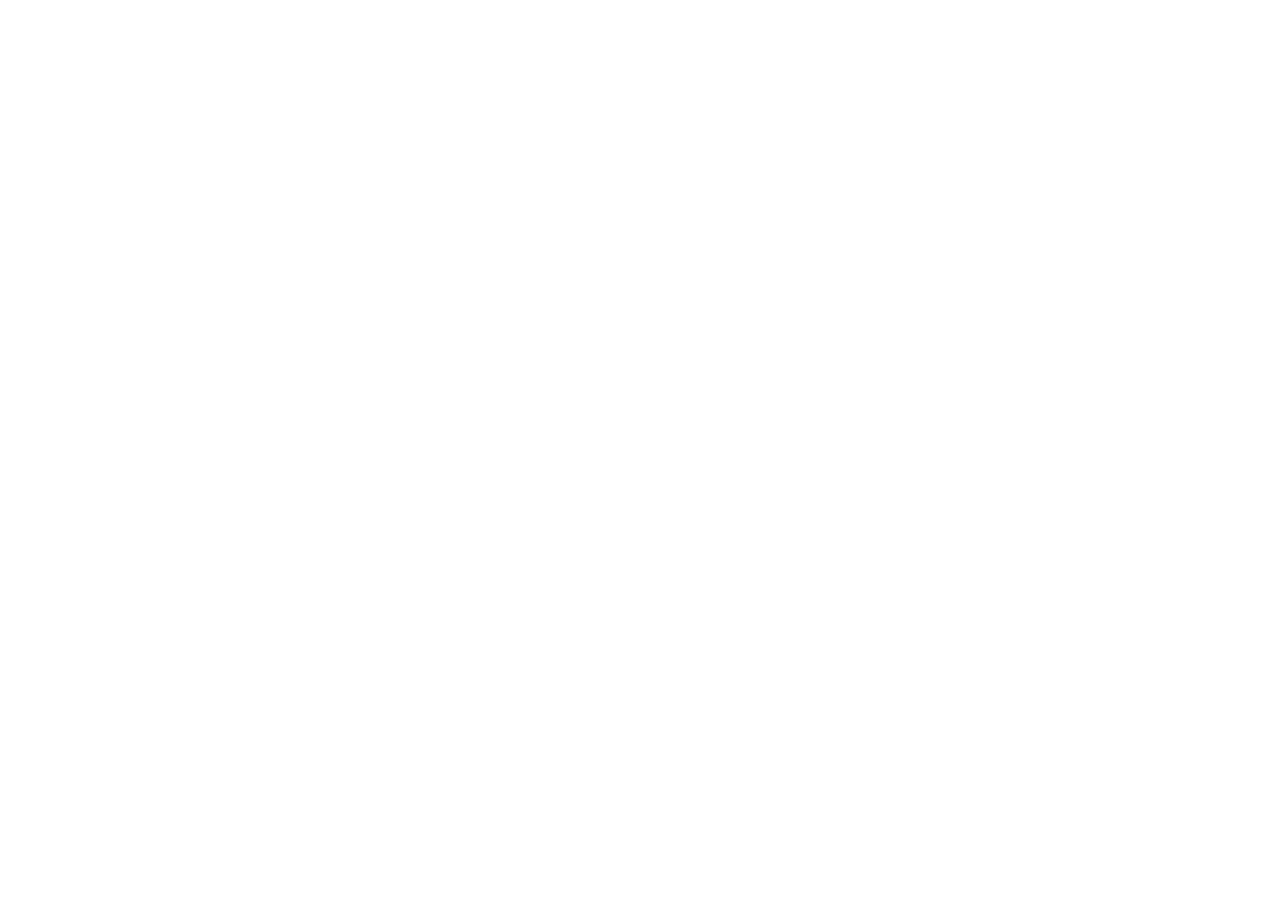
==== index.html @ a2792649 "ok" ====
<!DOCTYPE html>
<html lang="en">
<head>
    <meta charset="UTF-8">
    <meta name="viewport" content="width=device-width, initial-scale=1.0">
    <title>Document</title>
</head>
<body>
    
</body>
</html>
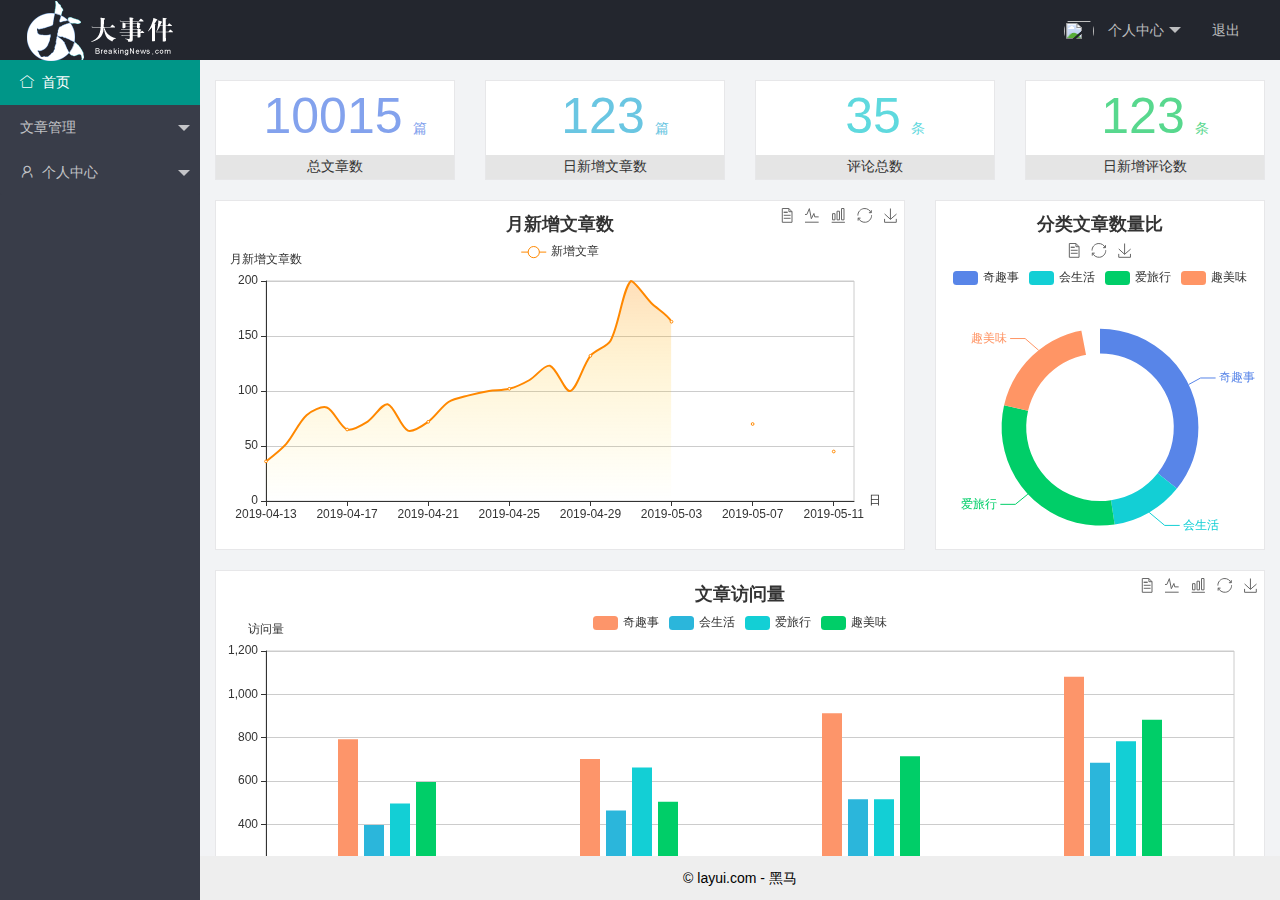
==== commit d29da861: "登录页" ====
--- a/index.html
+++ b/index.html
@@ -1,11 +1,74 @@
 <!DOCTYPE html>
 <html lang="en">
+
 <head>
     <meta charset="UTF-8">
     <meta name="viewport" content="width=device-width, initial-scale=1.0">
     <title>Document</title>
+    <link rel="stylesheet" href="./assets/lib/layui/css/layui.css">
+    <link rel="stylesheet" href="./assets/css/index.css">
 </head>
-<body>
-    
+
+<body class="layui-layout-body">
+    <div class="layui-layout layui-layout-admin">
+        <div class="layui-header">
+            <div class="layui-logo">
+                <img src="./assets/images/logo.png" alt="">
+            </div>
+            <!-- 头部区域（可配合layui已有的水平导航） -->
+            <ul class="layui-nav layui-layout-right">
+                <li class="layui-nav-item">
+                    <a href="javascript:;">
+                        <img src="http://t.cn/RCzsdCq" class="layui-nav-img">
+                        个人中心
+                    </a>
+                    <dl class="layui-nav-child">
+                        <dd><a href="">基本资料</a></dd>
+                        <dd><a href="">重置密码</a></dd>
+                        <dd><a href="">安全设置</a></dd>
+                    </dl>
+                </li>
+                <li class="layui-nav-item"><a href="javascript:;"><i class="layui-icon layui-icon-logout"></i>退出</a>
+                </li>
+            </ul>
+        </div>
+
+        <div class="layui-side layui-bg-black">
+            <div class="layui-side-scroll">
+                <!-- 左侧导航区域（可配合layui已有的垂直导航） -->
+                <ul class="layui-nav layui-nav-tree" lay-shrink="all" lay-filter="test">
+                    <li class="layui-nav-item layui-this"><a href="/home/dashboard.html" target="fm"><i
+                                class="layui-icon layui-icon-home"></i>首页</a></li>
+                    <li class="layui-nav-item">
+                        <a class="" href="javascript:;">文章管理</a>
+                        <dl class="layui-nav-child">
+                            <dd><a href="javascript:;"><i class="layui-icon layui-icon-app"></i>文章类别</a></dd>
+                            <dd><a href="javascript:;"><i class="layui-icon layui-icon-app"></i>文章列表</a></dd>
+                            <dd><a href="javascript:;"><i class="layui-icon layui-icon-app"></i>发布文章</a></dd>
+                        </dl>
+                    </li>
+                    <li class="layui-nav-item">
+                        <a href="javascript:;"><i class="layui-icon layui-icon-username"></i>个人中心</a>
+                        <dl class="layui-nav-child">
+                            <dd><a href="javascript:;"><i class="layui-icon layui-icon-app"></i>基本资料</a></dd>
+                            <dd><a href="javascript:;"><i class="layui-icon layui-icon-app"></i>更换头像</a></dd>
+                            <dd><a href="javascript:;"><i class="layui-icon layui-icon-app"></i>重置密码</a></dd>
+                        </dl>
+                    </li>
+                </ul>
+            </div>
+        </div>
+
+        <!-- 内容主体区域 -->
+        <div class="layui-body">
+            <iframe name="fm" src="./home/dashboard.html" frameborder="0"></iframe>
+        </div>
+        <div class="layui-footer">
+            <!-- 底部固定区域 -->
+            © layui.com - 黑马
+        </div>
+    </div>
+    <script src="./assets/lib/layui/layui.all.js"></script>
 </body>
+
 </html>--- a/assets/lib/layui/css/layui.css
+++ b/assets/lib/layui/css/layui.css
@@ -0,0 +1,2 @@
+/** layui-v2.5.5 MIT License By https://www.layui.com */
+ .layui-inline,img{display:inline-block;vertical-align:middle}h1,h2,h3,h4,h5,h6{font-weight:400}.layui-edge,.layui-header,.layui-inline,.layui-main{position:relative}.layui-body,.layui-edge,.layui-elip{overflow:hidden}.layui-btn,.layui-edge,.layui-inline,img{vertical-align:middle}.layui-btn,.layui-disabled,.layui-icon,.layui-unselect{-moz-user-select:none;-webkit-user-select:none;-ms-user-select:none}.layui-elip,.layui-form-checkbox span,.layui-form-pane .layui-form-label{text-overflow:ellipsis;white-space:nowrap}.layui-breadcrumb,.layui-tree-btnGroup{visibility:hidden}blockquote,body,button,dd,div,dl,dt,form,h1,h2,h3,h4,h5,h6,input,li,ol,p,pre,td,textarea,th,ul{margin:0;padding:0;-webkit-tap-highlight-color:rgba(0,0,0,0)}a:active,a:hover{outline:0}img{border:none}li{list-style:none}table{border-collapse:collapse;border-spacing:0}h4,h5,h6{font-size:100%}button,input,optgroup,option,select,textarea{font-family:inherit;font-size:inherit;font-style:inherit;font-weight:inherit;outline:0}pre{white-space:pre-wrap;white-space:-moz-pre-wrap;white-space:-pre-wrap;white-space:-o-pre-wrap;word-wrap:break-word}body{line-height:24px;font:14px Helvetica Neue,Helvetica,PingFang SC,Tahoma,Arial,sans-serif}hr{height:1px;margin:10px 0;border:0;clear:both}a{color:#333;text-decoration:none}a:hover{color:#777}a cite{font-style:normal;*cursor:pointer}.layui-border-box,.layui-border-box *{box-sizing:border-box}.layui-box,.layui-box *{box-sizing:content-box}.layui-clear{clear:both;*zoom:1}.layui-clear:after{content:'\20';clear:both;*zoom:1;display:block;height:0}.layui-inline{*display:inline;*zoom:1}.layui-edge{display:inline-block;width:0;height:0;border-width:6px;border-style:dashed;border-color:transparent}.layui-edge-top{top:-4px;border-bottom-color:#999;border-bottom-style:solid}.layui-edge-right{border-left-color:#999;border-left-style:solid}.layui-edge-bottom{top:2px;border-top-color:#999;border-top-style:solid}.layui-edge-left{border-right-color:#999;border-right-style:solid}.layui-disabled,.layui-disabled:hover{color:#d2d2d2!important;cursor:not-allowed!important}.layui-circle{border-radius:100%}.layui-show{display:block!important}.layui-hide{display:none!important}@font-face{font-family:layui-icon;src:url(../font/iconfont.eot?v=250);src:url(../font/iconfont.eot?v=250#iefix) format('embedded-opentype'),url(../font/iconfont.woff2?v=250) format('woff2'),url(../font/iconfont.woff?v=250) format('woff'),url(../font/iconfont.ttf?v=250) format('truetype'),url(../font/iconfont.svg?v=250#layui-icon) format('svg')}.layui-icon{font-family:layui-icon!important;font-size:16px;font-style:normal;-webkit-font-smoothing:antialiased;-moz-osx-font-smoothing:grayscale}.layui-icon-reply-fill:before{content:"\e611"}.layui-icon-set-fill:before{content:"\e614"}.layui-icon-menu-fill:before{content:"\e60f"}.layui-icon-search:before{content:"\e615"}.layui-icon-share:before{content:"\e641"}.layui-icon-set-sm:before{content:"\e620"}.layui-icon-engine:before{content:"\e628"}.layui-icon-close:before{content:"\1006"}.layui-icon-close-fill:before{content:"\1007"}.layui-icon-chart-screen:before{content:"\e629"}.layui-icon-star:before{content:"\e600"}.layui-icon-circle-dot:before{content:"\e617"}.layui-icon-chat:before{content:"\e606"}.layui-icon-release:before{content:"\e609"}.layui-icon-list:before{content:"\e60a"}.layui-icon-chart:before{content:"\e62c"}.layui-icon-ok-circle:before{content:"\1005"}.layui-icon-layim-theme:before{content:"\e61b"}.layui-icon-table:before{content:"\e62d"}.layui-icon-right:before{content:"\e602"}.layui-icon-left:before{content:"\e603"}.layui-icon-cart-simple:before{content:"\e698"}.layui-icon-face-cry:before{content:"\e69c"}.layui-icon-face-smile:before{content:"\e6af"}.layui-icon-survey:before{content:"\e6b2"}.layui-icon-tree:before{content:"\e62e"}.layui-icon-upload-circle:before{content:"\e62f"}.layui-icon-add-circle:before{content:"\e61f"}.layui-icon-download-circle:before{content:"\e601"}.layui-icon-templeate-1:before{content:"\e630"}.layui-icon-util:before{content:"\e631"}.layui-icon-face-surprised:before{content:"\e664"}.layui-icon-edit:before{content:"\e642"}.layui-icon-speaker:before{content:"\e645"}.layui-icon-down:before{content:"\e61a"}.layui-icon-file:before{content:"\e621"}.layui-icon-layouts:before{content:"\e632"}.layui-icon-rate-half:before{content:"\e6c9"}.layui-icon-add-circle-fine:before{content:"\e608"}.layui-icon-prev-circle:before{content:"\e633"}.layui-icon-read:before{content:"\e705"}.layui-icon-404:before{content:"\e61c"}.layui-icon-carousel:before{content:"\e634"}.layui-icon-help:before{content:"\e607"}.layui-icon-code-circle:before{content:"\e635"}.layui-icon-water:before{content:"\e636"}.layui-icon-username:before{content:"\e66f"}.layui-icon-find-fill:before{content:"\e670"}.layui-icon-about:before{content:"\e60b"}.layui-icon-location:before{content:"\e715"}.layui-icon-up:before{content:"\e619"}.layui-icon-pause:before{content:"\e651"}.layui-icon-date:before{content:"\e637"}.layui-icon-layim-uploadfile:before{content:"\e61d"}.layui-icon-delete:before{content:"\e640"}.layui-icon-play:before{content:"\e652"}.layui-icon-top:before{content:"\e604"}.layui-icon-friends:before{content:"\e612"}.layui-icon-refresh-3:before{content:"\e9aa"}.layui-icon-ok:before{content:"\e605"}.layui-icon-layer:before{content:"\e638"}.layui-icon-face-smile-fine:before{content:"\e60c"}.layui-icon-dollar:before{content:"\e659"}.layui-icon-group:before{content:"\e613"}.layui-icon-layim-download:before{content:"\e61e"}.layui-icon-picture-fine:before{content:"\e60d"}.layui-icon-link:before{content:"\e64c"}.layui-icon-diamond:before{content:"\e735"}.layui-icon-log:before{content:"\e60e"}.layui-icon-rate-solid:before{content:"\e67a"}.layui-icon-fonts-del:before{content:"\e64f"}.layui-icon-unlink:before{content:"\e64d"}.layui-icon-fonts-clear:before{content:"\e639"}.layui-icon-triangle-r:before{content:"\e623"}.layui-icon-circle:before{content:"\e63f"}.layui-icon-radio:before{content:"\e643"}.layui-icon-align-center:before{content:"\e647"}.layui-icon-align-right:before{content:"\e648"}.layui-icon-align-left:before{content:"\e649"}.layui-icon-loading-1:before{content:"\e63e"}.layui-icon-return:before{content:"\e65c"}.layui-icon-fonts-strong:before{content:"\e62b"}.layui-icon-upload:before{content:"\e67c"}.layui-icon-dialogue:before{content:"\e63a"}.layui-icon-video:before{content:"\e6ed"}.layui-icon-headset:before{content:"\e6fc"}.layui-icon-cellphone-fine:before{content:"\e63b"}.layui-icon-add-1:before{content:"\e654"}.layui-icon-face-smile-b:before{content:"\e650"}.layui-icon-fonts-html:before{content:"\e64b"}.layui-icon-form:before{content:"\e63c"}.layui-icon-cart:before{content:"\e657"}.layui-icon-camera-fill:before{content:"\e65d"}.layui-icon-tabs:before{content:"\e62a"}.layui-icon-fonts-code:before{content:"\e64e"}.layui-icon-fire:before{content:"\e756"}.layui-icon-set:before{content:"\e716"}.layui-icon-fonts-u:before{content:"\e646"}.layui-icon-triangle-d:before{content:"\e625"}.layui-icon-tips:before{content:"\e702"}.layui-icon-picture:before{content:"\e64a"}.layui-icon-more-vertical:before{content:"\e671"}.layui-icon-flag:before{content:"\e66c"}.layui-icon-loading:before{content:"\e63d"}.layui-icon-fonts-i:before{content:"\e644"}.layui-icon-refresh-1:before{content:"\e666"}.layui-icon-rmb:before{content:"\e65e"}.layui-icon-home:before{content:"\e68e"}.layui-icon-user:before{content:"\e770"}.layui-icon-notice:before{content:"\e667"}.layui-icon-login-weibo:before{content:"\e675"}.layui-icon-voice:before{content:"\e688"}.layui-icon-upload-drag:before{content:"\e681"}.layui-icon-login-qq:before{content:"\e676"}.layui-icon-snowflake:before{content:"\e6b1"}.layui-icon-file-b:before{content:"\e655"}.layui-icon-template:before{content:"\e663"}.layui-icon-auz:before{content:"\e672"}.layui-icon-console:before{content:"\e665"}.layui-icon-app:before{content:"\e653"}.layui-icon-prev:before{content:"\e65a"}.layui-icon-website:before{content:"\e7ae"}.layui-icon-next:before{content:"\e65b"}.layui-icon-component:before{content:"\e857"}.layui-icon-more:before{content:"\e65f"}.layui-icon-login-wechat:before{content:"\e677"}.layui-icon-shrink-right:before{content:"\e668"}.layui-icon-spread-left:before{content:"\e66b"}.layui-icon-camera:before{content:"\e660"}.layui-icon-note:before{content:"\e66e"}.layui-icon-refresh:before{content:"\e669"}.layui-icon-female:before{content:"\e661"}.layui-icon-male:before{content:"\e662"}.layui-icon-password:before{content:"\e673"}.layui-icon-senior:before{content:"\e674"}.layui-icon-theme:before{content:"\e66a"}.layui-icon-tread:before{content:"\e6c5"}.layui-icon-praise:before{content:"\e6c6"}.layui-icon-star-fill:before{content:"\e658"}.layui-icon-rate:before{content:"\e67b"}.layui-icon-template-1:before{content:"\e656"}.layui-icon-vercode:before{content:"\e679"}.layui-icon-cellphone:before{content:"\e678"}.layui-icon-screen-full:before{content:"\e622"}.layui-icon-screen-restore:before{content:"\e758"}.layui-icon-cols:before{content:"\e610"}.layui-icon-export:before{content:"\e67d"}.layui-icon-print:before{content:"\e66d"}.layui-icon-slider:before{content:"\e714"}.layui-icon-addition:before{content:"\e624"}.layui-icon-subtraction:before{content:"\e67e"}.layui-icon-service:before{content:"\e626"}.layui-icon-transfer:before{content:"\e691"}.layui-main{width:1140px;margin:0 auto}.layui-header{z-index:1000;height:60px}.layui-header a:hover{transition:all .5s;-webkit-transition:all .5s}.layui-side{position:fixed;left:0;top:0;bottom:0;z-index:999;width:200px;overflow-x:hidden}.layui-side-scroll{position:relative;width:220px;height:100%;overflow-x:hidden}.layui-body{position:absolute;left:200px;right:0;top:0;bottom:0;z-index:998;width:auto;overflow-y:auto;box-sizing:border-box}.layui-layout-body{overflow:hidden}.layui-layout-admin .layui-header{background-color:#23262E}.layui-layout-admin .layui-side{top:60px;width:200px;overflow-x:hidden}.layui-layout-admin .layui-body{position:fixed;top:60px;bottom:44px}.layui-layout-admin .layui-main{width:auto;margin:0 15px}.layui-layout-admin .layui-footer{position:fixed;left:200px;right:0;bottom:0;height:44px;line-height:44px;padding:0 15px;background-color:#eee}.layui-layout-admin .layui-logo{position:absolute;left:0;top:0;width:200px;height:100%;line-height:60px;text-align:center;color:#009688;font-size:16px}.layui-layout-admin .layui-header .layui-nav{background:0 0}.layui-layout-left{position:absolute!important;left:200px;top:0}.layui-layout-right{position:absolute!important;right:0;top:0}.layui-container{position:relative;margin:0 auto;padding:0 15px;box-sizing:border-box}.layui-fluid{position:relative;margin:0 auto;padding:0 15px}.layui-row:after,.layui-row:before{content:'';display:block;clear:both}.layui-col-lg1,.layui-col-lg10,.layui-col-lg11,.layui-col-lg12,.layui-col-lg2,.layui-col-lg3,.layui-col-lg4,.layui-col-lg5,.layui-col-lg6,.layui-col-lg7,.layui-col-lg8,.layui-col-lg9,.layui-col-md1,.layui-col-md10,.layui-col-md11,.layui-col-md12,.layui-col-md2,.layui-col-md3,.layui-col-md4,.layui-col-md5,.layui-col-md6,.layui-col-md7,.layui-col-md8,.layui-col-md9,.layui-col-sm1,.layui-col-sm10,.layui-col-sm11,.layui-col-sm12,.layui-col-sm2,.layui-col-sm3,.layui-col-sm4,.layui-col-sm5,.layui-col-sm6,.layui-col-sm7,.layui-col-sm8,.layui-col-sm9,.layui-col-xs1,.layui-col-xs10,.layui-col-xs11,.layui-col-xs12,.layui-col-xs2,.layui-col-xs3,.layui-col-xs4,.layui-col-xs5,.layui-col-xs6,.layui-col-xs7,.layui-col-xs8,.layui-col-xs9{position:relative;display:block;box-sizing:border-box}.layui-col-xs1,.layui-col-xs10,.layui-col-xs11,.layui-col-xs12,.layui-col-xs2,.layui-col-xs3,.layui-col-xs4,.layui-col-xs5,.layui-col-xs6,.layui-col-xs7,.layui-col-xs8,.layui-col-xs9{float:left}.layui-col-xs1{width:8.33333333%}.layui-col-xs2{width:16.66666667%}.layui-col-xs3{width:25%}.layui-col-xs4{width:33.33333333%}.layui-col-xs5{width:41.66666667%}.layui-col-xs6{width:50%}.layui-col-xs7{width:58.33333333%}.layui-col-xs8{width:66.66666667%}.layui-col-xs9{width:75%}.layui-col-xs10{width:83.33333333%}.layui-col-xs11{width:91.66666667%}.layui-col-xs12{width:100%}.layui-col-xs-offset1{margin-left:8.33333333%}.layui-col-xs-offset2{margin-left:16.66666667%}.layui-col-xs-offset3{margin-left:25%}.layui-col-xs-offset4{margin-left:33.33333333%}.layui-col-xs-offset5{margin-left:41.66666667%}.layui-col-xs-offset6{margin-left:50%}.layui-col-xs-offset7{margin-left:58.33333333%}.layui-col-xs-offset8{margin-left:66.66666667%}.layui-col-xs-offset9{margin-left:75%}.layui-col-xs-offset10{margin-left:83.33333333%}.layui-col-xs-offset11{margin-left:91.66666667%}.layui-col-xs-offset12{margin-left:100%}@media screen and (max-width:768px){.layui-hide-xs{display:none!important}.layui-show-xs-block{display:block!important}.layui-show-xs-inline{display:inline!important}.layui-show-xs-inline-block{display:inline-block!important}}@media screen and (min-width:768px){.layui-container{width:750px}.layui-hide-sm{display:none!important}.layui-show-sm-block{display:block!important}.layui-show-sm-inline{display:inline!important}.layui-show-sm-inline-block{display:inline-block!important}.layui-col-sm1,.layui-col-sm10,.layui-col-sm11,.layui-col-sm12,.layui-col-sm2,.layui-col-sm3,.layui-col-sm4,.layui-col-sm5,.layui-col-sm6,.layui-col-sm7,.layui-col-sm8,.layui-col-sm9{float:left}.layui-col-sm1{width:8.33333333%}.layui-col-sm2{width:16.66666667%}.layui-col-sm3{width:25%}.layui-col-sm4{width:33.33333333%}.layui-col-sm5{width:41.66666667%}.layui-col-sm6{width:50%}.layui-col-sm7{width:58.33333333%}.layui-col-sm8{width:66.66666667%}.layui-col-sm9{width:75%}.layui-col-sm10{width:83.33333333%}.layui-col-sm11{width:91.66666667%}.layui-col-sm12{width:100%}.layui-col-sm-offset1{margin-left:8.33333333%}.layui-col-sm-offset2{margin-left:16.66666667%}.layui-col-sm-offset3{margin-left:25%}.layui-col-sm-offset4{margin-left:33.33333333%}.layui-col-sm-offset5{margin-left:41.66666667%}.layui-col-sm-offset6{margin-left:50%}.layui-col-sm-offset7{margin-left:58.33333333%}.layui-col-sm-offset8{margin-left:66.66666667%}.layui-col-sm-offset9{margin-left:75%}.layui-col-sm-offset10{margin-left:83.33333333%}.layui-col-sm-offset11{margin-left:91.66666667%}.layui-col-sm-offset12{margin-left:100%}}@media screen and (min-width:992px){.layui-container{width:970px}.layui-hide-md{display:none!important}.layui-show-md-block{display:block!important}.layui-show-md-inline{display:inline!important}.layui-show-md-inline-block{display:inline-block!important}.layui-col-md1,.layui-col-md10,.layui-col-md11,.layui-col-md12,.layui-col-md2,.layui-col-md3,.layui-col-md4,.layui-col-md5,.layui-col-md6,.layui-col-md7,.layui-col-md8,.layui-col-md9{float:left}.layui-col-md1{width:8.33333333%}.layui-col-md2{width:16.66666667%}.layui-col-md3{width:25%}.layui-col-md4{width:33.33333333%}.layui-col-md5{width:41.66666667%}.layui-col-md6{width:50%}.layui-col-md7{width:58.33333333%}.layui-col-md8{width:66.66666667%}.layui-col-md9{width:75%}.layui-col-md10{width:83.33333333%}.layui-col-md11{width:91.66666667%}.layui-col-md12{width:100%}.layui-col-md-offset1{margin-left:8.33333333%}.layui-col-md-offset2{margin-left:16.66666667%}.layui-col-md-offset3{margin-left:25%}.layui-col-md-offset4{margin-left:33.33333333%}.layui-col-md-offset5{margin-left:41.66666667%}.layui-col-md-offset6{margin-left:50%}.layui-col-md-offset7{margin-left:58.33333333%}.layui-col-md-offset8{margin-left:66.66666667%}.layui-col-md-offset9{margin-left:75%}.layui-col-md-offset10{margin-left:83.33333333%}.layui-col-md-offset11{margin-left:91.66666667%}.layui-col-md-offset12{margin-left:100%}}@media screen and (min-width:1200px){.layui-container{width:1170px}.layui-hide-lg{display:none!important}.layui-show-lg-block{display:block!important}.layui-show-lg-inline{display:inline!important}.layui-show-lg-inline-block{display:inline-block!important}.layui-col-lg1,.layui-col-lg10,.layui-col-lg11,.layui-col-lg12,.layui-col-lg2,.layui-col-lg3,.layui-col-lg4,.layui-col-lg5,.layui-col-lg6,.layui-col-lg7,.layui-col-lg8,.layui-col-lg9{float:left}.layui-col-lg1{width:8.33333333%}.layui-col-lg2{width:16.66666667%}.layui-col-lg3{width:25%}.layui-col-lg4{width:33.33333333%}.layui-col-lg5{width:41.66666667%}.layui-col-lg6{width:50%}.layui-col-lg7{width:58.33333333%}.layui-col-lg8{width:66.66666667%}.layui-col-lg9{width:75%}.layui-col-lg10{width:83.33333333%}.layui-col-lg11{width:91.66666667%}.layui-col-lg12{width:100%}.layui-col-lg-offset1{margin-left:8.33333333%}.layui-col-lg-offset2{margin-left:16.66666667%}.layui-col-lg-offset3{margin-left:25%}.layui-col-lg-offset4{margin-left:33.33333333%}.layui-col-lg-offset5{margin-left:41.66666667%}.layui-col-lg-offset6{margin-left:50%}.layui-col-lg-offset7{margin-left:58.33333333%}.layui-col-lg-offset8{margin-left:66.66666667%}.layui-col-lg-offset9{margin-left:75%}.layui-col-lg-offset10{margin-left:83.33333333%}.layui-col-lg-offset11{margin-left:91.66666667%}.layui-col-lg-offset12{margin-left:100%}}.layui-col-space1{margin:-.5px}.layui-col-space1>*{padding:.5px}.layui-col-space3{margin:-1.5px}.layui-col-space3>*{padding:1.5px}.layui-col-space5{margin:-2.5px}.layui-col-space5>*{padding:2.5px}.layui-col-space8{margin:-3.5px}.layui-col-space8>*{padding:3.5px}.layui-col-space10{margin:-5px}.layui-col-space10>*{padding:5px}.layui-col-space12{margin:-6px}.layui-col-space12>*{padding:6px}.layui-col-space15{margin:-7.5px}.layui-col-space15>*{padding:7.5px}.layui-col-space18{margin:-9px}.layui-col-space18>*{padding:9px}.layui-col-space20{margin:-10px}.layui-col-space20>*{padding:10px}.layui-col-space22{margin:-11px}.layui-col-space22>*{padding:11px}.layui-col-space25{margin:-12.5px}.layui-col-space25>*{padding:12.5px}.layui-col-space30{margin:-15px}.layui-col-space30>*{padding:15px}.layui-btn,.layui-input,.layui-select,.layui-textarea,.layui-upload-button{outline:0;-webkit-appearance:none;transition:all .3s;-webkit-transition:all .3s;box-sizing:border-box}.layui-elem-quote{margin-bottom:10px;padding:15px;line-height:22px;border-left:5px solid #009688;border-radius:0 2px 2px 0;background-color:#f2f2f2}.layui-quote-nm{border-style:solid;border-width:1px 1px 1px 5px;background:0 0}.layui-elem-field{margin-bottom:10px;padding:0;border-width:1px;border-style:solid}.layui-elem-field legend{margin-left:20px;padding:0 10px;font-size:20px;font-weight:300}.layui-field-title{margin:10px 0 20px;border-width:1px 0 0}.layui-field-box{padding:10px 15px}.layui-field-title .layui-field-box{padding:10px 0}.layui-progress{position:relative;height:6px;border-radius:20px;background-color:#e2e2e2}.layui-progress-bar{position:absolute;left:0;top:0;width:0;max-width:100%;height:6px;border-radius:20px;text-align:right;background-color:#5FB878;transition:all .3s;-webkit-transition:all .3s}.layui-progress-big,.layui-progress-big .layui-progress-bar{height:18px;line-height:18px}.layui-progress-text{position:relative;top:-20px;line-height:18px;font-size:12px;color:#666}.layui-progress-big .layui-progress-text{position:static;padding:0 10px;color:#fff}.layui-collapse{border-width:1px;border-style:solid;border-radius:2px}.layui-colla-content,.layui-colla-item{border-top-width:1px;border-top-style:solid}.layui-colla-item:first-child{border-top:none}.layui-colla-title{position:relative;height:42px;line-height:42px;padding:0 15px 0 35px;color:#333;background-color:#f2f2f2;cursor:pointer;font-size:14px;overflow:hidden}.layui-colla-content{display:none;padding:10px 15px;line-height:22px;color:#666}.layui-colla-icon{position:absolute;left:15px;top:0;font-size:14px}.layui-card{margin-bottom:15px;border-radius:2px;background-color:#fff;box-shadow:0 1px 2px 0 rgba(0,0,0,.05)}.layui-card:last-child{margin-bottom:0}.layui-card-header{position:relative;height:42px;line-height:42px;padding:0 15px;border-bottom:1px solid #f6f6f6;color:#333;border-radius:2px 2px 0 0;font-size:14px}.layui-bg-black,.layui-bg-blue,.layui-bg-cyan,.layui-bg-green,.layui-bg-orange,.layui-bg-red{color:#fff!important}.layui-card-body{position:relative;padding:10px 15px;line-height:24px}.layui-card-body[pad15]{padding:15px}.layui-card-body[pad20]{padding:20px}.layui-card-body .layui-table{margin:5px 0}.layui-card .layui-tab{margin:0}.layui-panel-window{position:relative;padding:15px;border-radius:0;border-top:5px solid #E6E6E6;background-color:#fff}.layui-auxiliar-moving{position:fixed;left:0;right:0;top:0;bottom:0;width:100%;height:100%;background:0 0;z-index:9999999999}.layui-form-label,.layui-form-mid,.layui-form-select,.layui-input-block,.layui-input-inline,.layui-textarea{position:relative}.layui-bg-red{background-color:#FF5722!important}.layui-bg-orange{background-color:#FFB800!important}.layui-bg-green{background-color:#009688!important}.layui-bg-cyan{background-color:#2F4056!important}.layui-bg-blue{background-color:#1E9FFF!important}.layui-bg-black{background-color:#393D49!important}.layui-bg-gray{background-color:#eee!important;color:#666!important}.layui-badge-rim,.layui-colla-content,.layui-colla-item,.layui-collapse,.layui-elem-field,.layui-form-pane .layui-form-item[pane],.layui-form-pane .layui-form-label,.layui-input,.layui-layedit,.layui-layedit-tool,.layui-quote-nm,.layui-select,.layui-tab-bar,.layui-tab-card,.layui-tab-title,.layui-tab-title .layui-this:after,.layui-textarea{border-color:#e6e6e6}.layui-timeline-item:before,hr{background-color:#e6e6e6}.layui-text{line-height:22px;font-size:14px;color:#666}.layui-text h1,.layui-text h2,.layui-text h3{font-weight:500;color:#333}.layui-text h1{font-size:30px}.layui-text h2{font-size:24px}.layui-text h3{font-size:18px}.layui-text a:not(.layui-btn){color:#01AAED}.layui-text a:not(.layui-btn):hover{text-decoration:underline}.layui-text ul{padding:5px 0 5px 15px}.layui-text ul li{margin-top:5px;list-style-type:disc}.layui-text em,.layui-word-aux{color:#999!important;padding:0 5px!important}.layui-btn{display:inline-block;height:38px;line-height:38px;padding:0 18px;background-color:#009688;color:#fff;white-space:nowrap;text-align:center;font-size:14px;border:none;border-radius:2px;cursor:pointer}.layui-btn:hover{opacity:.8;filter:alpha(opacity=80);color:#fff}.layui-btn:active{opacity:1;filter:alpha(opacity=100)}.layui-btn+.layui-btn{margin-left:10px}.layui-btn-container{font-size:0}.layui-btn-container .layui-btn{margin-right:10px;margin-bottom:10px}.layui-btn-container .layui-btn+.layui-btn{margin-left:0}.layui-table .layui-btn-container .layui-btn{margin-bottom:9px}.layui-btn-radius{border-radius:100px}.layui-btn .layui-icon{margin-right:3px;font-size:18px;vertical-align:bottom;vertical-align:middle\9}.layui-btn-primary{border:1px solid #C9C9C9;background-color:#fff;color:#555}.layui-btn-primary:hover{border-color:#009688;color:#333}.layui-btn-normal{background-color:#1E9FFF}.layui-btn-warm{background-color:#FFB800}.layui-btn-danger{background-color:#FF5722}.layui-btn-checked{background-color:#5FB878}.layui-btn-disabled,.layui-btn-disabled:active,.layui-btn-disabled:hover{border:1px solid #e6e6e6;background-color:#FBFBFB;color:#C9C9C9;cursor:not-allowed;opacity:1}.layui-btn-lg{height:44px;line-height:44px;padding:0 25px;font-size:16px}.layui-btn-sm{height:30px;line-height:30px;padding:0 10px;font-size:12px}.layui-btn-sm i{font-size:16px!important}.layui-btn-xs{height:22px;line-height:22px;padding:0 5px;font-size:12px}.layui-btn-xs i{font-size:14px!important}.layui-btn-group{display:inline-block;vertical-align:middle;font-size:0}.layui-btn-group .layui-btn{margin-left:0!important;margin-right:0!important;border-left:1px solid rgba(255,255,255,.5);border-radius:0}.layui-btn-group .layui-btn-primary{border-left:none}.layui-btn-group .layui-btn-primary:hover{border-color:#C9C9C9;color:#009688}.layui-btn-group .layui-btn:first-child{border-left:none;border-radius:2px 0 0 2px}.layui-btn-group .layui-btn-primary:first-child{border-left:1px solid #c9c9c9}.layui-btn-group .layui-btn:last-child{border-radius:0 2px 2px 0}.layui-btn-group .layui-btn+.layui-btn{margin-left:0}.layui-btn-group+.layui-btn-group{margin-left:10px}.layui-btn-fluid{width:100%}.layui-input,.layui-select,.layui-textarea{height:38px;line-height:1.3;line-height:38px\9;border-width:1px;border-style:solid;background-color:#fff;border-radius:2px}.layui-input::-webkit-input-placeholder,.layui-select::-webkit-input-placeholder,.layui-textarea::-webkit-input-placeholder{line-height:1.3}.layui-input,.layui-textarea{display:block;width:100%;padding-left:10px}.layui-input:hover,.layui-textarea:hover{border-color:#D2D2D2!important}.layui-input:focus,.layui-textarea:focus{border-color:#C9C9C9!important}.layui-textarea{min-height:100px;height:auto;line-height:20px;padding:6px 10px;resize:vertical}.layui-select{padding:0 10px}.layui-form input[type=checkbox],.layui-form input[type=radio],.layui-form select{display:none}.layui-form [lay-ignore]{display:initial}.layui-form-item{margin-bottom:15px;clear:both;*zoom:1}.layui-form-item:after{content:'\20';clear:both;*zoom:1;display:block;height:0}.layui-form-label{float:left;display:block;padding:9px 15px;width:80px;font-weight:400;line-height:20px;text-align:right}.layui-form-label-col{display:block;float:none;padding:9px 0;line-height:20px;text-align:left}.layui-form-item .layui-inline{margin-bottom:5px;margin-right:10px}.layui-input-block{margin-left:110px;min-height:36px}.layui-input-inline{display:inline-block;vertical-align:middle}.layui-form-item .layui-input-inline{float:left;width:190px;margin-right:10px}.layui-form-text .layui-input-inline{width:auto}.layui-form-mid{float:left;display:block;padding:9px 0!important;line-height:20px;margin-right:10px}.layui-form-danger+.layui-form-select .layui-input,.layui-form-danger:focus{border-color:#FF5722!important}.layui-form-select .layui-input{padding-right:30px;cursor:pointer}.layui-form-select .layui-edge{position:absolute;right:10px;top:50%;margin-top:-3px;cursor:pointer;border-width:6px;border-top-color:#c2c2c2;border-top-style:solid;transition:all .3s;-webkit-transition:all .3s}.layui-form-select dl{display:none;position:absolute;left:0;top:42px;padding:5px 0;z-index:899;min-width:100%;border:1px solid #d2d2d2;max-height:300px;overflow-y:auto;background-color:#fff;border-radius:2px;box-shadow:0 2px 4px rgba(0,0,0,.12);box-sizing:border-box}.layui-form-select dl dd,.layui-form-select dl dt{padding:0 10px;line-height:36px;white-space:nowrap;overflow:hidden;text-overflow:ellipsis}.layui-form-select dl dt{font-size:12px;color:#999}.layui-form-select dl dd{cursor:pointer}.layui-form-select dl dd:hover{background-color:#f2f2f2;-webkit-transition:.5s all;transition:.5s all}.layui-form-select .layui-select-group dd{padding-left:20px}.layui-form-select dl dd.layui-select-tips{padding-left:10px!important;color:#999}.layui-form-select dl dd.layui-this{background-color:#5FB878;color:#fff}.layui-form-checkbox,.layui-form-select dl dd.layui-disabled{background-color:#fff}.layui-form-selected dl{display:block}.layui-form-checkbox,.layui-form-checkbox *,.layui-form-switch{display:inline-block;vertical-align:middle}.layui-form-selected .layui-edge{margin-top:-9px;-webkit-transform:rotate(180deg);transform:rotate(180deg);margin-top:-3px\9}:root .layui-form-selected .layui-edge{margin-top:-9px\0/IE9}.layui-form-selectup dl{top:auto;bottom:42px}.layui-select-none{margin:5px 0;text-align:center;color:#999}.layui-select-disabled .layui-disabled{border-color:#eee!important}.layui-select-disabled .layui-edge{border-top-color:#d2d2d2}.layui-form-checkbox{position:relative;height:30px;line-height:30px;margin-right:10px;padding-right:30px;cursor:pointer;font-size:0;-webkit-transition:.1s linear;transition:.1s linear;box-sizing:border-box}.layui-form-checkbox span{padding:0 10px;height:100%;font-size:14px;border-radius:2px 0 0 2px;background-color:#d2d2d2;color:#fff;overflow:hidden}.layui-form-checkbox:hover span{background-color:#c2c2c2}.layui-form-checkbox i{position:absolute;right:0;top:0;width:30px;height:28px;border:1px solid #d2d2d2;border-left:none;border-radius:0 2px 2px 0;color:#fff;font-size:20px;text-align:center}.layui-form-checkbox:hover i{border-color:#c2c2c2;color:#c2c2c2}.layui-form-checked,.layui-form-checked:hover{border-color:#5FB878}.layui-form-checked span,.layui-form-checked:hover span{background-color:#5FB878}.layui-form-checked i,.layui-form-checked:hover i{color:#5FB878}.layui-form-item .layui-form-checkbox{margin-top:4px}.layui-form-checkbox[lay-skin=primary]{height:auto!important;line-height:normal!important;min-width:18px;min-height:18px;border:none!important;margin-right:0;padding-left:28px;padding-right:0;background:0 0}.layui-form-checkbox[lay-skin=primary] span{padding-left:0;padding-right:15px;line-height:18px;background:0 0;color:#666}.layui-form-checkbox[lay-skin=primary] i{right:auto;left:0;width:16px;height:16px;line-height:16px;border:1px solid #d2d2d2;font-size:12px;border-radius:2px;background-color:#fff;-webkit-transition:.1s linear;transition:.1s linear}.layui-form-checkbox[lay-skin=primary]:hover i{border-color:#5FB878;color:#fff}.layui-form-checked[lay-skin=primary] i{border-color:#5FB878!important;background-color:#5FB878;color:#fff}.layui-checkbox-disbaled[lay-skin=primary] span{background:0 0!important;color:#c2c2c2}.layui-checkbox-disbaled[lay-skin=primary]:hover i{border-color:#d2d2d2}.layui-form-item .layui-form-checkbox[lay-skin=primary]{margin-top:10px}.layui-form-switch{position:relative;height:22px;line-height:22px;min-width:35px;padding:0 5px;margin-top:8px;border:1px solid #d2d2d2;border-radius:20px;cursor:pointer;background-color:#fff;-webkit-transition:.1s linear;transition:.1s linear}.layui-form-switch i{position:absolute;left:5px;top:3px;width:16px;height:16px;border-radius:20px;background-color:#d2d2d2;-webkit-transition:.1s linear;transition:.1s linear}.layui-form-switch em{position:relative;top:0;width:25px;margin-left:21px;padding:0!important;text-align:center!important;color:#999!important;font-style:normal!important;font-size:12px}.layui-form-onswitch{border-color:#5FB878;background-color:#5FB878}.layui-checkbox-disbaled,.layui-checkbox-disbaled i{border-color:#e2e2e2!important}.layui-form-onswitch i{left:100%;margin-left:-21px;background-color:#fff}.layui-form-onswitch em{margin-left:5px;margin-right:21px;color:#fff!important}.layui-checkbox-disbaled span{background-color:#e2e2e2!important}.layui-checkbox-disbaled:hover i{color:#fff!important}[lay-radio]{display:none}.layui-form-radio,.layui-form-radio *{display:inline-block;vertical-align:middle}.layui-form-radio{line-height:28px;margin:6px 10px 0 0;padding-right:10px;cursor:pointer;font-size:0}.layui-form-radio *{font-size:14px}.layui-form-radio>i{margin-right:8px;font-size:22px;color:#c2c2c2}.layui-form-radio>i:hover,.layui-form-radioed>i{color:#5FB878}.layui-radio-disbaled>i{color:#e2e2e2!important}.layui-form-pane .layui-form-label{width:110px;padding:8px 15px;height:38px;line-height:20px;border-width:1px;border-style:solid;border-radius:2px 0 0 2px;text-align:center;background-color:#FBFBFB;overflow:hidden;box-sizing:border-box}.layui-form-pane .layui-input-inline{margin-left:-1px}.layui-form-pane .layui-input-block{margin-left:110px;left:-1px}.layui-form-pane .layui-input{border-radius:0 2px 2px 0}.layui-form-pane .layui-form-text .layui-form-label{float:none;width:100%;border-radius:2px;box-sizing:border-box;text-align:left}.layui-form-pane .layui-form-text .layui-input-inline{display:block;margin:0;top:-1px;clear:both}.layui-form-pane .layui-form-text .layui-input-block{margin:0;left:0;top:-1px}.layui-form-pane .layui-form-text .layui-textarea{min-height:100px;border-radius:0 0 2px 2px}.layui-form-pane .layui-form-checkbox{margin:4px 0 4px 10px}.layui-form-pane .layui-form-radio,.layui-form-pane .layui-form-switch{margin-top:6px;margin-left:10px}.layui-form-pane .layui-form-item[pane]{position:relative;border-width:1px;border-style:solid}.layui-form-pane .layui-form-item[pane] .layui-form-label{position:absolute;left:0;top:0;height:100%;border-width:0 1px 0 0}.layui-form-pane .layui-form-item[pane] .layui-input-inline{margin-left:110px}@media screen and (max-width:450px){.layui-form-item .layui-form-label{text-overflow:ellipsis;overflow:hidden;white-space:nowrap}.layui-form-item .layui-inline{display:block;margin-right:0;margin-bottom:20px;clear:both}.layui-form-item .layui-inline:after{content:'\20';clear:both;display:block;height:0}.layui-form-item .layui-input-inline{display:block;float:none;left:-3px;width:auto;margin:0 0 10px 112px}.layui-form-item .layui-input-inline+.layui-form-mid{margin-left:110px;top:-5px;padding:0}.layui-form-item .layui-form-checkbox{margin-right:5px;margin-bottom:5px}}.layui-layedit{border-width:1px;border-style:solid;border-radius:2px}.layui-layedit-tool{padding:3px 5px;border-bottom-width:1px;border-bottom-style:solid;font-size:0}.layedit-tool-fixed{position:fixed;top:0;border-top:1px solid #e2e2e2}.layui-layedit-tool .layedit-tool-mid,.layui-layedit-tool .layui-icon{display:inline-block;vertical-align:middle;text-align:center;font-size:14px}.layui-layedit-tool .layui-icon{position:relative;width:32px;height:30px;line-height:30px;margin:3px 5px;color:#777;cursor:pointer;border-radius:2px}.layui-layedit-tool .layui-icon:hover{color:#393D49}.layui-layedit-tool .layui-icon:active{color:#000}.layui-layedit-tool .layedit-tool-active{background-color:#e2e2e2;color:#000}.layui-layedit-tool .layui-disabled,.layui-layedit-tool .layui-disabled:hover{color:#d2d2d2;cursor:not-allowed}.layui-layedit-tool .layedit-tool-mid{width:1px;height:18px;margin:0 10px;background-color:#d2d2d2}.layedit-tool-html{width:50px!important;font-size:30px!important}.layedit-tool-b,.layedit-tool-code,.layedit-tool-help{font-size:16px!important}.layedit-tool-d,.layedit-tool-face,.layedit-tool-image,.layedit-tool-unlink{font-size:18px!important}.layedit-tool-image input{position:absolute;font-size:0;left:0;top:0;width:100%;height:100%;opacity:.01;filter:Alpha(opacity=1);cursor:pointer}.layui-layedit-iframe iframe{display:block;width:100%}#LAY_layedit_code{overflow:hidden}.layui-laypage{display:inline-block;*display:inline;*zoom:1;vertical-align:middle;margin:10px 0;font-size:0}.layui-laypage>a:first-child,.layui-laypage>a:first-child em{border-radius:2px 0 0 2px}.layui-laypage>a:last-child,.layui-laypage>a:last-child em{border-radius:0 2px 2px 0}.layui-laypage>:first-child{margin-left:0!important}.layui-laypage>:last-child{margin-right:0!important}.layui-laypage a,.layui-laypage button,.layui-laypage input,.layui-laypage select,.layui-laypage span{border:1px solid #e2e2e2}.layui-laypage a,.layui-laypage span{display:inline-block;*display:inline;*zoom:1;vertical-align:middle;padding:0 15px;height:28px;line-height:28px;margin:0 -1px 5px 0;background-color:#fff;color:#333;font-size:12px}.layui-flow-more a *,.layui-laypage input,.layui-table-view select[lay-ignore]{display:inline-block}.layui-laypage a:hover{color:#009688}.layui-laypage em{font-style:normal}.layui-laypage .layui-laypage-spr{color:#999;font-weight:700}.layui-laypage a{text-decoration:none}.layui-laypage .layui-laypage-curr{position:relative}.layui-laypage .layui-laypage-curr em{position:relative;color:#fff}.layui-laypage .layui-laypage-curr .layui-laypage-em{position:absolute;left:-1px;top:-1px;padding:1px;width:100%;height:100%;background-color:#009688}.layui-laypage-em{border-radius:2px}.layui-laypage-next em,.layui-laypage-prev em{font-family:Sim sun;font-size:16px}.layui-laypage .layui-laypage-count,.layui-laypage .layui-laypage-limits,.layui-laypage .layui-laypage-refresh,.layui-laypage .layui-laypage-skip{margin-left:10px;margin-right:10px;padding:0;border:none}.layui-laypage .layui-laypage-limits,.layui-laypage .layui-laypage-refresh{vertical-align:top}.layui-laypage .layui-laypage-refresh i{font-size:18px;cursor:pointer}.layui-laypage select{height:22px;padding:3px;border-radius:2px;cursor:pointer}.layui-laypage .layui-laypage-skip{height:30px;line-height:30px;color:#999}.layui-laypage button,.layui-laypage input{height:30px;line-height:30px;border-radius:2px;vertical-align:top;background-color:#fff;box-sizing:border-box}.layui-laypage input{width:40px;margin:0 10px;padding:0 3px;text-align:center}.layui-laypage input:focus,.layui-laypage select:focus{border-color:#009688!important}.layui-laypage button{margin-left:10px;padding:0 10px;cursor:pointer}.layui-table,.layui-table-view{margin:10px 0}.layui-flow-more{margin:10px 0;text-align:center;color:#999;font-size:14px}.layui-flow-more a{height:32px;line-height:32px}.layui-flow-more a *{vertical-align:top}.layui-flow-more a cite{padding:0 20px;border-radius:3px;background-color:#eee;color:#333;font-style:normal}.layui-flow-more a cite:hover{opacity:.8}.layui-flow-more a i{font-size:30px;color:#737383}.layui-table{width:100%;background-color:#fff;color:#666}.layui-table tr{transition:all .3s;-webkit-transition:all .3s}.layui-table th{text-align:left;font-weight:400}.layui-table tbody tr:hover,.layui-table thead tr,.layui-table-click,.layui-table-header,.layui-table-hover,.layui-table-mend,.layui-table-patch,.layui-table-tool,.layui-table-total,.layui-table-total tr,.layui-table[lay-even] tr:nth-child(even){background-color:#f2f2f2}.layui-table td,.layui-table th,.layui-table-col-set,.layui-table-fixed-r,.layui-table-grid-down,.layui-table-header,.layui-table-page,.layui-table-tips-main,.layui-table-tool,.layui-table-total,.layui-table-view,.layui-table[lay-skin=line],.layui-table[lay-skin=row]{border-width:1px;border-style:solid;border-color:#e6e6e6}.layui-table td,.layui-table th{position:relative;padding:9px 15px;min-height:20px;line-height:20px;font-size:14px}.layui-table[lay-skin=line] td,.layui-table[lay-skin=line] th{border-width:0 0 1px}.layui-table[lay-skin=row] td,.layui-table[lay-skin=row] th{border-width:0 1px 0 0}.layui-table[lay-skin=nob] td,.layui-table[lay-skin=nob] th{border:none}.layui-table img{max-width:100px}.layui-table[lay-size=lg] td,.layui-table[lay-size=lg] th{padding:15px 30px}.layui-table-view .layui-table[lay-size=lg] .layui-table-cell{height:40px;line-height:40px}.layui-table[lay-size=sm] td,.layui-table[lay-size=sm] th{font-size:12px;padding:5px 10px}.layui-table-view .layui-table[lay-size=sm] .layui-table-cell{height:20px;line-height:20px}.layui-table[lay-data]{display:none}.layui-table-box{position:relative;overflow:hidden}.layui-table-view .layui-table{position:relative;width:auto;margin:0}.layui-table-view .layui-table[lay-skin=line]{border-width:0 1px 0 0}.layui-table-view .layui-table[lay-skin=row]{border-width:0 0 1px}.layui-table-view .layui-table td,.layui-table-view .layui-table th{padding:5px 0;border-top:none;border-left:none}.layui-table-view .layui-table th.layui-unselect .layui-table-cell span{cursor:pointer}.layui-table-view .layui-table td{cursor:default}.layui-table-view .layui-table td[data-edit=text]{cursor:text}.layui-table-view .layui-form-checkbox[lay-skin=primary] i{width:18px;height:18px}.layui-table-view .layui-form-radio{line-height:0;padding:0}.layui-table-view .layui-form-radio>i{margin:0;font-size:20px}.layui-table-init{position:absolute;left:0;top:0;width:100%;height:100%;text-align:center;z-index:110}.layui-table-init .layui-icon{position:absolute;left:50%;top:50%;margin:-15px 0 0 -15px;font-size:30px;color:#c2c2c2}.layui-table-header{border-width:0 0 1px;overflow:hidden}.layui-table-header .layui-table{margin-bottom:-1px}.layui-table-tool .layui-inline[lay-event]{position:relative;width:26px;height:26px;padding:5px;line-height:16px;margin-right:10px;text-align:center;color:#333;border:1px solid #ccc;cursor:pointer;-webkit-transition:.5s all;transition:.5s all}.layui-table-tool .layui-inline[lay-event]:hover{border:1px solid #999}.layui-table-tool-temp{padding-right:120px}.layui-table-tool-self{position:absolute;right:17px;top:10px}.layui-table-tool .layui-table-tool-self .layui-inline[lay-event]{margin:0 0 0 10px}.layui-table-tool-panel{position:absolute;top:29px;left:-1px;padding:5px 0;min-width:150px;min-height:40px;border:1px solid #d2d2d2;text-align:left;overflow-y:auto;background-color:#fff;box-shadow:0 2px 4px rgba(0,0,0,.12)}.layui-table-cell,.layui-table-tool-panel li{overflow:hidden;text-overflow:ellipsis;white-space:nowrap}.layui-table-tool-panel li{padding:0 10px;line-height:30px;-webkit-transition:.5s all;transition:.5s all}.layui-table-tool-panel li .layui-form-checkbox[lay-skin=primary]{width:100%;padding-left:28px}.layui-table-tool-panel li:hover{background-color:#f2f2f2}.layui-table-tool-panel li .layui-form-checkbox[lay-skin=primary] i{position:absolute;left:0;top:0}.layui-table-tool-panel li .layui-form-checkbox[lay-skin=primary] span{padding:0}.layui-table-tool .layui-table-tool-self .layui-table-tool-panel{left:auto;right:-1px}.layui-table-col-set{position:absolute;right:0;top:0;width:20px;height:100%;border-width:0 0 0 1px;background-color:#fff}.layui-table-sort{width:10px;height:20px;margin-left:5px;cursor:pointer!important}.layui-table-sort .layui-edge{position:absolute;left:5px;border-width:5px}.layui-table-sort .layui-table-sort-asc{top:3px;border-top:none;border-bottom-style:solid;border-bottom-color:#b2b2b2}.layui-table-sort .layui-table-sort-asc:hover{border-bottom-color:#666}.layui-table-sort .layui-table-sort-desc{bottom:5px;border-bottom:none;border-top-style:solid;border-top-color:#b2b2b2}.layui-table-sort .layui-table-sort-desc:hover{border-top-color:#666}.layui-table-sort[lay-sort=asc] .layui-table-sort-asc{border-bottom-color:#000}.layui-table-sort[lay-sort=desc] .layui-table-sort-desc{border-top-color:#000}.layui-table-cell{height:28px;line-height:28px;padding:0 15px;position:relative;box-sizing:border-box}.layui-table-cell .layui-form-checkbox[lay-skin=primary]{top:-1px;padding:0}.layui-table-cell .layui-table-link{color:#01AAED}.laytable-cell-checkbox,.laytable-cell-numbers,.laytable-cell-radio,.laytable-cell-space{padding:0;text-align:center}.layui-table-body{position:relative;overflow:auto;margin-right:-1px;margin-bottom:-1px}.layui-table-body .layui-none{line-height:26px;padding:15px;text-align:center;color:#999}.layui-table-fixed{position:absolute;left:0;top:0;z-index:101}.layui-table-fixed .layui-table-body{overflow:hidden}.layui-table-fixed-l{box-shadow:0 -1px 8px rgba(0,0,0,.08)}.layui-table-fixed-r{left:auto;right:-1px;border-width:0 0 0 1px;box-shadow:-1px 0 8px rgba(0,0,0,.08)}.layui-table-fixed-r .layui-table-header{position:relative;overflow:visible}.layui-table-mend{position:absolute;right:-49px;top:0;height:100%;width:50px}.layui-table-tool{position:relative;z-index:890;width:100%;min-height:50px;line-height:30px;padding:10px 15px;border-width:0 0 1px}.layui-table-tool .layui-btn-container{margin-bottom:-10px}.layui-table-page,.layui-table-total{border-width:1px 0 0;margin-bottom:-1px;overflow:hidden}.layui-table-page{position:relative;width:100%;padding:7px 7px 0;height:41px;font-size:12px;white-space:nowrap}.layui-table-page>div{height:26px}.layui-table-page .layui-laypage{margin:0}.layui-table-page .layui-laypage a,.layui-table-page .layui-laypage span{height:26px;line-height:26px;margin-bottom:10px;border:none;background:0 0}.layui-table-page .layui-laypage a,.layui-table-page .layui-laypage span.layui-laypage-curr{padding:0 12px}.layui-table-page .layui-laypage span{margin-left:0;padding:0}.layui-table-page .layui-laypage .layui-laypage-prev{margin-left:-7px!important}.layui-table-page .layui-laypage .layui-laypage-curr .layui-laypage-em{left:0;top:0;padding:0}.layui-table-page .layui-laypage button,.layui-table-page .layui-laypage input{height:26px;line-height:26px}.layui-table-page .layui-laypage input{width:40px}.layui-table-page .layui-laypage button{padding:0 10px}.layui-table-page select{height:18px}.layui-table-patch .layui-table-cell{padding:0;width:30px}.layui-table-edit{position:absolute;left:0;top:0;width:100%;height:100%;padding:0 14px 1px;border-radius:0;box-shadow:1px 1px 20px rgba(0,0,0,.15)}.layui-table-edit:focus{border-color:#5FB878!important}select.layui-table-edit{padding:0 0 0 10px;border-color:#C9C9C9}.layui-table-view .layui-form-checkbox,.layui-table-view .layui-form-radio,.layui-table-view .layui-form-switch{top:0;margin:0;box-sizing:content-box}.layui-table-view .layui-form-checkbox{top:-1px;height:26px;line-height:26px}.layui-table-view .layui-form-checkbox i{height:26px}.layui-table-grid .layui-table-cell{overflow:visible}.layui-table-grid-down{position:absolute;top:0;right:0;width:26px;height:100%;padding:5px 0;border-width:0 0 0 1px;text-align:center;background-color:#fff;color:#999;cursor:pointer}.layui-table-grid-down .layui-icon{position:absolute;top:50%;left:50%;margin:-8px 0 0 -8px}.layui-table-grid-down:hover{background-color:#fbfbfb}body .layui-table-tips .layui-layer-content{background:0 0;padding:0;box-shadow:0 1px 6px rgba(0,0,0,.12)}.layui-table-tips-main{margin:-44px 0 0 -1px;max-height:150px;padding:8px 15px;font-size:14px;overflow-y:scroll;background-color:#fff;color:#666}.layui-table-tips-c{position:absolute;right:-3px;top:-13px;width:20px;height:20px;padding:3px;cursor:pointer;background-color:#666;border-radius:50%;color:#fff}.layui-table-tips-c:hover{background-color:#777}.layui-table-tips-c:before{position:relative;right:-2px}.layui-upload-file{display:none!important;opacity:.01;filter:Alpha(opacity=1)}.layui-upload-drag,.layui-upload-form,.layui-upload-wrap{display:inline-block}.layui-upload-list{margin:10px 0}.layui-upload-choose{padding:0 10px;color:#999}.layui-upload-drag{position:relative;padding:30px;border:1px dashed #e2e2e2;background-color:#fff;text-align:center;cursor:pointer;color:#999}.layui-upload-drag .layui-icon{font-size:50px;color:#009688}.layui-upload-drag[lay-over]{border-color:#009688}.layui-upload-iframe{position:absolute;width:0;height:0;border:0;visibility:hidden}.layui-upload-wrap{position:relative;vertical-align:middle}.layui-upload-wrap .layui-upload-file{display:block!important;position:absolute;left:0;top:0;z-index:10;font-size:100px;width:100%;height:100%;opacity:.01;filter:Alpha(opacity=1);cursor:pointer}.layui-transfer-active,.layui-transfer-box{display:inline-block;vertical-align:middle}.layui-transfer-box,.layui-transfer-header,.layui-transfer-search{border-width:0;border-style:solid;border-color:#e6e6e6}.layui-transfer-box{position:relative;border-width:1px;width:200px;height:360px;border-radius:2px;background-color:#fff}.layui-transfer-box .layui-form-checkbox{width:100%;margin:0!important}.layui-transfer-header{height:38px;line-height:38px;padding:0 10px;border-bottom-width:1px}.layui-transfer-search{position:relative;padding:10px;border-bottom-width:1px}.layui-transfer-search .layui-input{height:32px;padding-left:30px;font-size:12px}.layui-transfer-search .layui-icon-search{position:absolute;left:20px;top:50%;margin-top:-8px;color:#666}.layui-transfer-active{margin:0 15px}.layui-transfer-active .layui-btn{display:block;margin:0;padding:0 15px;background-color:#5FB878;border-color:#5FB878;color:#fff}.layui-transfer-active .layui-btn-disabled{background-color:#FBFBFB;border-color:#e6e6e6;color:#C9C9C9}.layui-transfer-active .layui-btn:first-child{margin-bottom:15px}.layui-transfer-active .layui-btn .layui-icon{margin:0;font-size:14px!important}.layui-transfer-data{padding:5px 0;overflow:auto}.layui-transfer-data li{height:32px;line-height:32px;padding:0 10px}.layui-transfer-data li:hover{background-color:#f2f2f2;transition:.5s all}.layui-transfer-data .layui-none{padding:15px 10px;text-align:center;color:#999}.layui-nav{position:relative;padding:0 20px;background-color:#393D49;color:#fff;border-radius:2px;font-size:0;box-sizing:border-box}.layui-nav *{font-size:14px}.layui-nav .layui-nav-item{position:relative;display:inline-block;*display:inline;*zoom:1;vertical-align:middle;line-height:60px}.layui-nav .layui-nav-item a{display:block;padding:0 20px;color:#fff;color:rgba(255,255,255,.7);transition:all .3s;-webkit-transition:all .3s}.layui-nav .layui-this:after,.layui-nav-bar,.layui-nav-tree .layui-nav-itemed:after{position:absolute;left:0;top:0;width:0;height:5px;background-color:#5FB878;transition:all .2s;-webkit-transition:all .2s}.layui-nav-bar{z-index:1000}.layui-nav .layui-nav-item a:hover,.layui-nav .layui-this a{color:#fff}.layui-nav .layui-this:after{content:'';top:auto;bottom:0;width:100%}.layui-nav-img{width:30px;height:30px;margin-right:10px;border-radius:50%}.layui-nav .layui-nav-more{content:'';width:0;height:0;border-style:solid dashed dashed;border-color:#fff transparent transparent;overflow:hidden;cursor:pointer;transition:all .2s;-webkit-transition:all .2s;position:absolute;top:50%;right:3px;margin-top:-3px;border-width:6px;border-top-color:rgba(255,255,255,.7)}.layui-nav .layui-nav-mored,.layui-nav-itemed>a .layui-nav-more{margin-top:-9px;border-style:dashed dashed solid;border-color:transparent transparent #fff}.layui-nav-child{display:none;position:absolute;left:0;top:65px;min-width:100%;line-height:36px;padding:5px 0;box-shadow:0 2px 4px rgba(0,0,0,.12);border:1px solid #d2d2d2;background-color:#fff;z-index:100;border-radius:2px;white-space:nowrap}.layui-nav .layui-nav-child a{color:#333}.layui-nav .layui-nav-child a:hover{background-color:#f2f2f2;color:#000}.layui-nav-child dd{position:relative}.layui-nav .layui-nav-child dd.layui-this a,.layui-nav-child dd.layui-this{background-color:#5FB878;color:#fff}.layui-nav-child dd.layui-this:after{display:none}.layui-nav-tree{width:200px;padding:0}.layui-nav-tree .layui-nav-item{display:block;width:100%;line-height:45px}.layui-nav-tree .layui-nav-item a{position:relative;height:45px;line-height:45px;text-overflow:ellipsis;overflow:hidden;white-space:nowrap}.layui-nav-tree .layui-nav-item a:hover{background-color:#4E5465}.layui-nav-tree .layui-nav-bar{width:5px;height:0;background-color:#009688}.layui-nav-tree .layui-nav-child dd.layui-this,.layui-nav-tree .layui-nav-child dd.layui-this a,.layui-nav-tree .layui-this,.layui-nav-tree .layui-this>a,.layui-nav-tree .layui-this>a:hover{background-color:#009688;color:#fff}.layui-nav-tree .layui-this:after{display:none}.layui-nav-itemed>a,.layui-nav-tree .layui-nav-title a,.layui-nav-tree .layui-nav-title a:hover{color:#fff!important}.layui-nav-tree .layui-nav-child{position:relative;z-index:0;top:0;border:none;box-shadow:none}.layui-nav-tree .layui-nav-child a{height:40px;line-height:40px;color:#fff;color:rgba(255,255,255,.7)}.layui-nav-tree .layui-nav-child,.layui-nav-tree .layui-nav-child a:hover{background:0 0;color:#fff}.layui-nav-tree .layui-nav-more{right:10px}.layui-nav-itemed>.layui-nav-child{display:block;padding:0;background-color:rgba(0,0,0,.3)!important}.layui-nav-itemed>.layui-nav-child>.layui-this>.layui-nav-child{display:block}.layui-nav-side{position:fixed;top:0;bottom:0;left:0;overflow-x:hidden;z-index:999}.layui-bg-blue .layui-nav-bar,.layui-bg-blue .layui-nav-itemed:after,.layui-bg-blue .layui-this:after{background-color:#93D1FF}.layui-bg-blue .layui-nav-child dd.layui-this{background-color:#1E9FFF}.layui-bg-blue .layui-nav-itemed>a,.layui-nav-tree.layui-bg-blue .layui-nav-title a,.layui-nav-tree.layui-bg-blue .layui-nav-title a:hover{background-color:#007DDB!important}.layui-breadcrumb{font-size:0}.layui-breadcrumb>*{font-size:14px}.layui-breadcrumb a{color:#999!important}.layui-breadcrumb a:hover{color:#5FB878!important}.layui-breadcrumb a cite{color:#666;font-style:normal}.layui-breadcrumb span[lay-separator]{margin:0 10px;color:#999}.layui-tab{margin:10px 0;text-align:left!important}.layui-tab[overflow]>.layui-tab-title{overflow:hidden}.layui-tab-title{position:relative;left:0;height:40px;white-space:nowrap;font-size:0;border-bottom-width:1px;border-bottom-style:solid;transition:all .2s;-webkit-transition:all .2s}.layui-tab-title li{display:inline-block;*display:inline;*zoom:1;vertical-align:middle;font-size:14px;transition:all .2s;-webkit-transition:all .2s;position:relative;line-height:40px;min-width:65px;padding:0 15px;text-align:center;cursor:pointer}.layui-tab-title li a{display:block}.layui-tab-title .layui-this{color:#000}.layui-tab-title .layui-this:after{position:absolute;left:0;top:0;content:'';width:100%;height:41px;border-width:1px;border-style:solid;border-bottom-color:#fff;border-radius:2px 2px 0 0;box-sizing:border-box;pointer-events:none}.layui-tab-bar{position:absolute;right:0;top:0;z-index:10;width:30px;height:39px;line-height:39px;border-width:1px;border-style:solid;border-radius:2px;text-align:center;background-color:#fff;cursor:pointer}.layui-tab-bar .layui-icon{position:relative;display:inline-block;top:3px;transition:all .3s;-webkit-transition:all .3s}.layui-tab-item{display:none}.layui-tab-more{padding-right:30px;height:auto!important;white-space:normal!important}.layui-tab-more li.layui-this:after{border-bottom-color:#e2e2e2;border-radius:2px}.layui-tab-more .layui-tab-bar .layui-icon{top:-2px;top:3px\9;-webkit-transform:rotate(180deg);transform:rotate(180deg)}:root .layui-tab-more .layui-tab-bar .layui-icon{top:-2px\0/IE9}.layui-tab-content{padding:10px}.layui-tab-title li .layui-tab-close{position:relative;display:inline-block;width:18px;height:18px;line-height:20px;margin-left:8px;top:1px;text-align:center;font-size:14px;color:#c2c2c2;transition:all .2s;-webkit-transition:all .2s}.layui-tab-title li .layui-tab-close:hover{border-radius:2px;background-color:#FF5722;color:#fff}.layui-tab-brief>.layui-tab-title .layui-this{color:#009688}.layui-tab-brief>.layui-tab-more li.layui-this:after,.layui-tab-brief>.layui-tab-title .layui-this:after{border:none;border-radius:0;border-bottom:2px solid #5FB878}.layui-tab-brief[overflow]>.layui-tab-title .layui-this:after{top:-1px}.layui-tab-card{border-width:1px;border-style:solid;border-radius:2px;box-shadow:0 2px 5px 0 rgba(0,0,0,.1)}.layui-tab-card>.layui-tab-title{background-color:#f2f2f2}.layui-tab-card>.layui-tab-title li{margin-right:-1px;margin-left:-1px}.layui-tab-card>.layui-tab-title .layui-this{background-color:#fff}.layui-tab-card>.layui-tab-title .layui-this:after{border-top:none;border-width:1px;border-bottom-color:#fff}.layui-tab-card>.layui-tab-title .layui-tab-bar{height:40px;line-height:40px;border-radius:0;border-top:none;border-right:none}.layui-tab-card>.layui-tab-more .layui-this{background:0 0;color:#5FB878}.layui-tab-card>.layui-tab-more .layui-this:after{border:none}.layui-timeline{padding-left:5px}.layui-timeline-item{position:relative;padding-bottom:20px}.layui-timeline-axis{position:absolute;left:-5px;top:0;z-index:10;width:20px;height:20px;line-height:20px;background-color:#fff;color:#5FB878;border-radius:50%;text-align:center;cursor:pointer}.layui-timeline-axis:hover{color:#FF5722}.layui-timeline-item:before{content:'';position:absolute;left:5px;top:0;z-index:0;width:1px;height:100%}.layui-timeline-item:last-child:before{display:none}.layui-timeline-item:first-child:before{display:block}.layui-timeline-content{padding-left:25px}.layui-timeline-title{position:relative;margin-bottom:10px}.layui-badge,.layui-badge-dot,.layui-badge-rim{position:relative;display:inline-block;padding:0 6px;font-size:12px;text-align:center;background-color:#FF5722;color:#fff;border-radius:2px}.layui-badge{height:18px;line-height:18px}.layui-badge-dot{width:8px;height:8px;padding:0;border-radius:50%}.layui-badge-rim{height:18px;line-height:18px;border-width:1px;border-style:solid;background-color:#fff;color:#666}.layui-btn .layui-badge,.layui-btn .layui-badge-dot{margin-left:5px}.layui-nav .layui-badge,.layui-nav .layui-badge-dot{position:absolute;top:50%;margin:-8px 6px 0}.layui-tab-title .layui-badge,.layui-tab-title .layui-badge-dot{left:5px;top:-2px}.layui-carousel{position:relative;left:0;top:0;background-color:#f8f8f8}.layui-carousel>[carousel-item]{position:relative;width:100%;height:100%;overflow:hidden}.layui-carousel>[carousel-item]:before{position:absolute;content:'\e63d';left:50%;top:50%;width:100px;line-height:20px;margin:-10px 0 0 -50px;text-align:center;color:#c2c2c2;font-family:layui-icon!important;font-size:30px;font-style:normal;-webkit-font-smoothing:antialiased;-moz-osx-font-smoothing:grayscale}.layui-carousel>[carousel-item]>*{display:none;position:absolute;left:0;top:0;width:100%;height:100%;background-color:#f8f8f8;transition-duration:.3s;-webkit-transition-duration:.3s}.layui-carousel-updown>*{-webkit-transition:.3s ease-in-out up;transition:.3s ease-in-out up}.layui-carousel-arrow{display:none\9;opacity:0;position:absolute;left:10px;top:50%;margin-top:-18px;width:36px;height:36px;line-height:36px;text-align:center;font-size:20px;border:0;border-radius:50%;background-color:rgba(0,0,0,.2);color:#fff;-webkit-transition-duration:.3s;transition-duration:.3s;cursor:pointer}.layui-carousel-arrow[lay-type=add]{left:auto!important;right:10px}.layui-carousel:hover .layui-carousel-arrow[lay-type=add],.layui-carousel[lay-arrow=always] .layui-carousel-arrow[lay-type=add]{right:20px}.layui-carousel[lay-arrow=always] .layui-carousel-arrow{opacity:1;left:20px}.layui-carousel[lay-arrow=none] .layui-carousel-arrow{display:none}.layui-carousel-arrow:hover,.layui-carousel-ind ul:hover{background-color:rgba(0,0,0,.35)}.layui-carousel:hover .layui-carousel-arrow{display:block\9;opacity:1;left:20px}.layui-carousel-ind{position:relative;top:-35px;width:100%;line-height:0!important;text-align:center;font-size:0}.layui-carousel[lay-indicator=outside]{margin-bottom:30px}.layui-carousel[lay-indicator=outside] .layui-carousel-ind{top:10px}.layui-carousel[lay-indicator=outside] .layui-carousel-ind ul{background-color:rgba(0,0,0,.5)}.layui-carousel[lay-indicator=none] .layui-carousel-ind{display:none}.layui-carousel-ind ul{display:inline-block;padding:5px;background-color:rgba(0,0,0,.2);border-radius:10px;-webkit-transition-duration:.3s;transition-duration:.3s}.layui-carousel-ind li{display:inline-block;width:10px;height:10px;margin:0 3px;font-size:14px;background-color:#e2e2e2;background-color:rgba(255,255,255,.5);border-radius:50%;cursor:pointer;-webkit-transition-duration:.3s;transition-duration:.3s}.layui-carousel-ind li:hover{background-color:rgba(255,255,255,.7)}.layui-carousel-ind li.layui-this{background-color:#fff}.layui-carousel>[carousel-item]>.layui-carousel-next,.layui-carousel>[carousel-item]>.layui-carousel-prev,.layui-carousel>[carousel-item]>.layui-this{display:block}.layui-carousel>[carousel-item]>.layui-this{left:0}.layui-carousel>[carousel-item]>.layui-carousel-prev{left:-100%}.layui-carousel>[carousel-item]>.layui-carousel-next{left:100%}.layui-carousel>[carousel-item]>.layui-carousel-next.layui-carousel-left,.layui-carousel>[carousel-item]>.layui-carousel-prev.layui-carousel-right{left:0}.layui-carousel>[carousel-item]>.layui-this.layui-carousel-left{left:-100%}.layui-carousel>[carousel-item]>.layui-this.layui-carousel-right{left:100%}.layui-carousel[lay-anim=updown] .layui-carousel-arrow{left:50%!important;top:20px;margin:0 0 0 -18px}.layui-carousel[lay-anim=updown]>[carousel-item]>*,.layui-carousel[lay-anim=fade]>[carousel-item]>*{left:0!important}.layui-carousel[lay-anim=updown] .layui-carousel-arrow[lay-type=add]{top:auto!important;bottom:20px}.layui-carousel[lay-anim=updown] .layui-carousel-ind{position:absolute;top:50%;right:20px;width:auto;height:auto}.layui-carousel[lay-anim=updown] .layui-carousel-ind ul{padding:3px 5px}.layui-carousel[lay-anim=updown] .layui-carousel-ind li{display:block;margin:6px 0}.layui-carousel[lay-anim=updown]>[carousel-item]>.layui-this{top:0}.layui-carousel[lay-anim=updown]>[carousel-item]>.layui-carousel-prev{top:-100%}.layui-carousel[lay-anim=updown]>[carousel-item]>.layui-carousel-next{top:100%}.layui-carousel[lay-anim=updown]>[carousel-item]>.layui-carousel-next.layui-carousel-left,.layui-carousel[lay-anim=updown]>[carousel-item]>.layui-carousel-prev.layui-carousel-right{top:0}.layui-carousel[lay-anim=updown]>[carousel-item]>.layui-this.layui-carousel-left{top:-100%}.layui-carousel[lay-anim=updown]>[carousel-item]>.layui-this.layui-carousel-right{top:100%}.layui-carousel[lay-anim=fade]>[carousel-item]>.layui-carousel-next,.layui-carousel[lay-anim=fade]>[carousel-item]>.layui-carousel-prev{opacity:0}.layui-carousel[lay-anim=fade]>[carousel-item]>.layui-carousel-next.layui-carousel-left,.layui-carousel[lay-anim=fade]>[carousel-item]>.layui-carousel-prev.layui-carousel-right{opacity:1}.layui-carousel[lay-anim=fade]>[carousel-item]>.layui-this.layui-carousel-left,.layui-carousel[lay-anim=fade]>[carousel-item]>.layui-this.layui-carousel-right{opacity:0}.layui-fixbar{position:fixed;right:15px;bottom:15px;z-index:999999}.layui-fixbar li{width:50px;height:50px;line-height:50px;margin-bottom:1px;text-align:center;cursor:pointer;font-size:30px;background-color:#9F9F9F;color:#fff;border-radius:2px;opacity:.95}.layui-fixbar li:hover{opacity:.85}.layui-fixbar li:active{opacity:1}.layui-fixbar .layui-fixbar-top{display:none;font-size:40px}body .layui-util-face{border:none;background:0 0}body .layui-util-face .layui-layer-content{padding:0;background-color:#fff;color:#666;box-shadow:none}.layui-util-face .layui-layer-TipsG{display:none}.layui-util-face ul{position:relative;width:372px;padding:10px;border:1px solid #D9D9D9;background-color:#fff;box-shadow:0 0 20px rgba(0,0,0,.2)}.layui-util-face ul li{cursor:pointer;float:left;border:1px solid #e8e8e8;height:22px;width:26px;overflow:hidden;margin:-1px 0 0 -1px;padding:4px 2px;text-align:center}.layui-util-face ul li:hover{position:relative;z-index:2;border:1px solid #eb7350;background:#fff9ec}.layui-code{position:relative;margin:10px 0;padding:15px;line-height:20px;border:1px solid #ddd;border-left-width:6px;background-color:#F2F2F2;color:#333;font-family:Courier New;font-size:12px}.layui-rate,.layui-rate *{display:inline-block;vertical-align:middle}.layui-rate{padding:10px 5px 10px 0;font-size:0}.layui-rate li i.layui-icon{font-size:20px;color:#FFB800;margin-right:5px;transition:all .3s;-webkit-transition:all .3s}.layui-rate li i:hover{cursor:pointer;transform:scale(1.12);-webkit-transform:scale(1.12)}.layui-rate[readonly] li i:hover{cursor:default;transform:scale(1)}.layui-colorpicker{width:26px;height:26px;border:1px solid #e6e6e6;padding:5px;border-radius:2px;line-height:24px;display:inline-block;cursor:pointer;transition:all .3s;-webkit-transition:all .3s}.layui-colorpicker:hover{border-color:#d2d2d2}.layui-colorpicker.layui-colorpicker-lg{width:34px;height:34px;line-height:32px}.layui-colorpicker.layui-colorpicker-sm{width:24px;height:24px;line-height:22px}.layui-colorpicker.layui-colorpicker-xs{width:22px;height:22px;line-height:20px}.layui-colorpicker-trigger-bgcolor{display:block;background:url([data-uri]);border-radius:2px}.layui-colorpicker-trigger-span{display:block;height:100%;box-sizing:border-box;border:1px solid rgba(0,0,0,.15);border-radius:2px;text-align:center}.layui-colorpicker-trigger-i{display:inline-block;color:#FFF;font-size:12px}.layui-colorpicker-trigger-i.layui-icon-close{color:#999}.layui-colorpicker-main{position:absolute;z-index:66666666;width:280px;padding:7px;background:#FFF;border:1px solid #d2d2d2;border-radius:2px;box-shadow:0 2px 4px rgba(0,0,0,.12)}.layui-colorpicker-main-wrapper{height:180px;position:relative}.layui-colorpicker-basis{width:260px;height:100%;position:relative}.layui-colorpicker-basis-white{width:100%;height:100%;position:absolute;top:0;left:0;background:linear-gradient(90deg,#FFF,hsla(0,0%,100%,0))}.layui-colorpicker-basis-black{width:100%;height:100%;position:absolute;top:0;left:0;background:linear-gradient(0deg,#000,transparent)}.layui-colorpicker-basis-cursor{width:10px;height:10px;border:1px solid #FFF;border-radius:50%;position:absolute;top:-3px;right:-3px;cursor:pointer}.layui-colorpicker-side{position:absolute;top:0;right:0;width:12px;height:100%;background:linear-gradient(red,#FF0,#0F0,#0FF,#00F,#F0F,red)}.layui-colorpicker-side-slider{width:100%;height:5px;box-shadow:0 0 1px #888;box-sizing:border-box;background:#FFF;border-radius:1px;border:1px solid #f0f0f0;cursor:pointer;position:absolute;left:0}.layui-colorpicker-main-alpha{display:none;height:12px;margin-top:7px;background:url([data-uri])}.layui-colorpicker-alpha-bgcolor{height:100%;position:relative}.layui-colorpicker-alpha-slider{width:5px;height:100%;box-shadow:0 0 1px #888;box-sizing:border-box;background:#FFF;border-radius:1px;border:1px solid #f0f0f0;cursor:pointer;position:absolute;top:0}.layui-colorpicker-main-pre{padding-top:7px;font-size:0}.layui-colorpicker-pre{width:20px;height:20px;border-radius:2px;display:inline-block;margin-left:6px;margin-bottom:7px;cursor:pointer}.layui-colorpicker-pre:nth-child(11n+1){margin-left:0}.layui-colorpicker-pre-isalpha{background:url([data-uri])}.layui-colorpicker-pre.layui-this{box-shadow:0 0 3px 2px rgba(0,0,0,.15)}.layui-colorpicker-pre>div{height:100%;border-radius:2px}.layui-colorpicker-main-input{text-align:right;padding-top:7px}.layui-colorpicker-main-input .layui-btn-container .layui-btn{margin:0 0 0 10px}.layui-colorpicker-main-input div.layui-inline{float:left;margin-right:10px;font-size:14px}.layui-colorpicker-main-input input.layui-input{width:150px;height:30px;color:#666}.layui-slider{height:4px;background:#e2e2e2;border-radius:3px;position:relative;cursor:pointer}.layui-slider-bar{border-radius:3px;position:absolute;height:100%}.layui-slider-step{position:absolute;top:0;width:4px;height:4px;border-radius:50%;background:#FFF;-webkit-transform:translateX(-50%);transform:translateX(-50%)}.layui-slider-wrap{width:36px;height:36px;position:absolute;top:-16px;-webkit-transform:translateX(-50%);transform:translateX(-50%);z-index:10;text-align:center}.layui-slider-wrap-btn{width:12px;height:12px;border-radius:50%;background:#FFF;display:inline-block;vertical-align:middle;cursor:pointer;transition:.3s}.layui-slider-wrap:after{content:"";height:100%;display:inline-block;vertical-align:middle}.layui-slider-wrap-btn.layui-slider-hover,.layui-slider-wrap-btn:hover{transform:scale(1.2)}.layui-slider-wrap-btn.layui-disabled:hover{transform:scale(1)!important}.layui-slider-tips{position:absolute;top:-42px;z-index:66666666;white-space:nowrap;display:none;-webkit-transform:translateX(-50%);transform:translateX(-50%);color:#FFF;background:#000;border-radius:3px;height:25px;line-height:25px;padding:0 10px}.layui-slider-tips:after{content:'';position:absolute;bottom:-12px;left:50%;margin-left:-6px;width:0;height:0;border-width:6px;border-style:solid;border-color:#000 transparent transparent}.layui-slider-input{width:70px;height:32px;border:1px solid #e6e6e6;border-radius:3px;font-size:16px;line-height:32px;position:absolute;right:0;top:-15px}.layui-slider-input-btn{display:none;position:absolute;top:0;right:0;width:20px;height:100%;border-left:1px solid #d2d2d2}.layui-slider-input-btn i{cursor:pointer;position:absolute;right:0;bottom:0;width:20px;height:50%;font-size:12px;line-height:16px;text-align:center;color:#999}.layui-slider-input-btn i:first-child{top:0;border-bottom:1px solid #d2d2d2}.layui-slider-input-txt{height:100%;font-size:14px}.layui-slider-input-txt input{height:100%;border:none}.layui-slider-input-btn i:hover{color:#009688}.layui-slider-vertical{width:4px;margin-left:34px}.layui-slider-vertical .layui-slider-bar{width:4px}.layui-slider-vertical .layui-slider-step{top:auto;left:0;-webkit-transform:translateY(50%);transform:translateY(50%)}.layui-slider-vertical .layui-slider-wrap{top:auto;left:-16px;-webkit-transform:translateY(50%);transform:translateY(50%)}.layui-slider-vertical .layui-slider-tips{top:auto;left:2px}@media \0screen{.layui-slider-wrap-btn{margin-left:-20px}.layui-slider-vertical .layui-slider-wrap-btn{margin-left:0;margin-bottom:-20px}.layui-slider-vertical .layui-slider-tips{margin-left:-8px}.layui-slider>span{margin-left:8px}}.layui-tree{line-height:22px}.layui-tree .layui-form-checkbox{margin:0!important}.layui-tree-set{width:100%;position:relative}.layui-tree-pack{display:none;padding-left:20px;position:relative}.layui-tree-iconClick,.layui-tree-main{display:inline-block;vertical-align:middle}.layui-tree-line .layui-tree-pack{padding-left:27px}.layui-tree-line .layui-tree-set .layui-tree-set:after{content:'';position:absolute;top:14px;left:-9px;width:17px;height:0;border-top:1px dotted #c0c4cc}.layui-tree-entry{position:relative;padding:3px 0;height:20px;white-space:nowrap}.layui-tree-entry:hover{background-color:#eee}.layui-tree-line .layui-tree-entry:hover{background-color:rgba(0,0,0,0)}.layui-tree-line .layui-tree-entry:hover .layui-tree-txt{color:#999;text-decoration:underline;transition:.3s}.layui-tree-main{cursor:pointer;padding-right:10px}.layui-tree-line .layui-tree-set:before{content:'';position:absolute;top:0;left:-9px;width:0;height:100%;border-left:1px dotted #c0c4cc}.layui-tree-line .layui-tree-set.layui-tree-setLineShort:before{height:13px}.layui-tree-line .layui-tree-set.layui-tree-setHide:before{height:0}.layui-tree-iconClick{position:relative;height:20px;line-height:20px;margin:0 10px;color:#c0c4cc}.layui-tree-icon{height:12px;line-height:12px;width:12px;text-align:center;border:1px solid #c0c4cc}.layui-tree-iconClick .layui-icon{font-size:18px}.layui-tree-icon .layui-icon{font-size:12px;color:#666}.layui-tree-iconArrow{padding:0 5px}.layui-tree-iconArrow:after{content:'';position:absolute;left:4px;top:3px;z-index:100;width:0;height:0;border-width:5px;border-style:solid;border-color:transparent transparent transparent #c0c4cc;transition:.5s}.layui-tree-btnGroup,.layui-tree-editInput{position:relative;vertical-align:middle;display:inline-block}.layui-tree-spread>.layui-tree-entry>.layui-tree-iconClick>.layui-tree-iconArrow:after{transform:rotate(90deg) translate(3px,4px)}.layui-tree-txt{display:inline-block;vertical-align:middle;color:#555}.layui-tree-search{margin-bottom:15px;color:#666}.layui-tree-btnGroup .layui-icon{display:inline-block;vertical-align:middle;padding:0 2px;cursor:pointer}.layui-tree-btnGroup .layui-icon:hover{color:#999;transition:.3s}.layui-tree-entry:hover .layui-tree-btnGroup{visibility:visible}.layui-tree-editInput{height:20px;line-height:20px;padding:0 3px;border:none;background-color:rgba(0,0,0,.05)}.layui-tree-emptyText{text-align:center;color:#999}.layui-anim{-webkit-animation-duration:.3s;animation-duration:.3s;-webkit-animation-fill-mode:both;animation-fill-mode:both}.layui-anim.layui-icon{display:inline-block}.layui-anim-loop{-webkit-animation-iteration-count:infinite;animation-iteration-count:infinite}.layui-trans,.layui-trans a{transition:all .3s;-webkit-transition:all .3s}@-webkit-keyframes layui-rotate{from{-webkit-transform:rotate(0)}to{-webkit-transform:rotate(360deg)}}@keyframes layui-rotate{from{transform:rotate(0)}to{transform:rotate(360deg)}}.layui-anim-rotate{-webkit-animation-name:layui-rotate;animation-name:layui-rotate;-webkit-animation-duration:1s;animation-duration:1s;-webkit-animation-timing-function:linear;animation-timing-function:linear}@-webkit-keyframes layui-up{from{-webkit-transform:translate3d(0,100%,0);opacity:.3}to{-webkit-transform:translate3d(0,0,0);opacity:1}}@keyframes layui-up{from{transform:translate3d(0,100%,0);opacity:.3}to{transform:translate3d(0,0,0);opacity:1}}.layui-anim-up{-webkit-animation-name:layui-up;animation-name:layui-up}@-webkit-keyframes layui-upbit{from{-webkit-transform:translate3d(0,30px,0);opacity:.3}to{-webkit-transform:translate3d(0,0,0);opacity:1}}@keyframes layui-upbit{from{transform:translate3d(0,30px,0);opacity:.3}to{transform:translate3d(0,0,0);opacity:1}}.layui-anim-upbit{-webkit-animation-name:layui-upbit;animation-name:layui-upbit}@-webkit-keyframes layui-scale{0%{opacity:.3;-webkit-transform:scale(.5)}100%{opacity:1;-webkit-transform:scale(1)}}@keyframes layui-scale{0%{opacity:.3;-ms-transform:scale(.5);transform:scale(.5)}100%{opacity:1;-ms-transform:scale(1);transform:scale(1)}}.layui-anim-scale{-webkit-animation-name:layui-scale;animation-name:layui-scale}@-webkit-keyframes layui-scale-spring{0%{opacity:.5;-webkit-transform:scale(.5)}80%{opacity:.8;-webkit-transform:scale(1.1)}100%{opacity:1;-webkit-transform:scale(1)}}@keyframes layui-scale-spring{0%{opacity:.5;transform:scale(.5)}80%{opacity:.8;transform:scale(1.1)}100%{opacity:1;transform:scale(1)}}.layui-anim-scaleSpring{-webkit-animation-name:layui-scale-spring;animation-name:layui-scale-spring}@-webkit-keyframes layui-fadein{0%{opacity:0}100%{opacity:1}}@keyframes layui-fadein{0%{opacity:0}100%{opacity:1}}.layui-anim-fadein{-webkit-animation-name:layui-fadein;animation-name:layui-fadein}@-webkit-keyframes layui-fadeout{0%{opacity:1}100%{opacity:0}}@keyframes layui-fadeout{0%{opacity:1}100%{opacity:0}}.layui-anim-fadeout{-webkit-animation-name:layui-fadeout;animation-name:layui-fadeout}--- a/assets/css/index.css
+++ b/assets/css/index.css
@@ -0,0 +1,18 @@
+.layui-footer{
+    text-align: center;
+}
+
+.layui-icon {
+    margin-right: 8px;
+}
+
+iframe{
+    width: 100%;
+    height: 100%;
+}
+.layui-body {
+    overflow: hidden;
+}
+a{
+    transition: none !important;
+}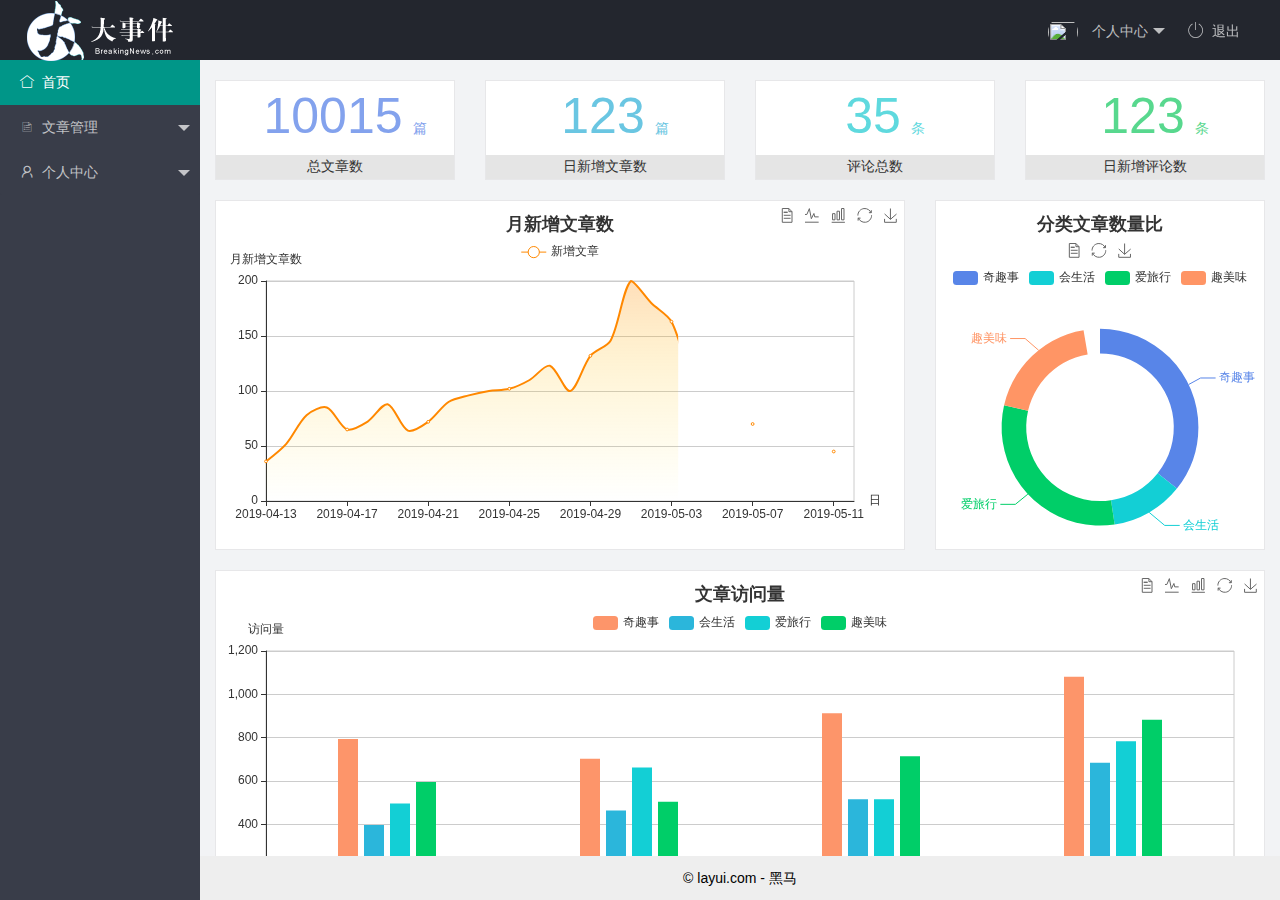
==== commit ae0483e3: "登录页修改" ====
--- a/index.html
+++ b/index.html
@@ -6,6 +6,7 @@
     <meta name="viewport" content="width=device-width, initial-scale=1.0">
     <title>Document</title>
     <link rel="stylesheet" href="./assets/lib/layui/css/layui.css">
+    <link rel="stylesheet" href="./assets/fonts/iconfont.css">
     <link rel="stylesheet" href="./assets/css/index.css">
 </head>
 
@@ -28,7 +29,7 @@
                         <dd><a href="">安全设置</a></dd>
                     </dl>
                 </li>
-                <li class="layui-nav-item"><a href="javascript:;"><i class="layui-icon layui-icon-logout"></i>退出</a>
+                <li class="layui-nav-item"><a href="javascript:;"><span class="iconfont icon-tuichu"></span>退出</a>
                 </li>
             </ul>
         </div>
@@ -40,7 +41,7 @@
                     <li class="layui-nav-item layui-this"><a href="/home/dashboard.html" target="fm"><i
                                 class="layui-icon layui-icon-home"></i>首页</a></li>
                     <li class="layui-nav-item">
-                        <a class="" href="javascript:;">文章管理</a>
+                        <a class="" href="javascript:;"><i class="layui-icon layui-icon-list"></i>文章管理</a>
                         <dl class="layui-nav-child">
                             <dd><a href="javascript:;"><i class="layui-icon layui-icon-app"></i>文章类别</a></dd>
                             <dd><a href="javascript:;"><i class="layui-icon layui-icon-app"></i>文章列表</a></dd>
--- a/assets/fonts/iconfont.css
+++ b/assets/fonts/iconfont.css
@@ -0,0 +1,37 @@
+@font-face {font-family: "iconfont";
+  src: url('iconfont.eot?t=1576139966484'); /* IE9 */
+  src: url('iconfont.eot?t=1576139966484#iefix') format('embedded-opentype'), /* IE6-IE8 */
+  url('[data-uri]') format('woff2'),
+  url('iconfont.woff?t=1576139966484') format('woff'),
+  url('iconfont.ttf?t=1576139966484') format('truetype'), /* chrome, firefox, opera, Safari, Android, iOS 4.2+ */
+  url('iconfont.svg?t=1576139966484#iconfont') format('svg'); /* iOS 4.1- */
+}
+
+.iconfont {
+  font-family: "iconfont" !important;
+  font-size: 16px;
+  font-style: normal;
+  -webkit-font-smoothing: antialiased;
+  -moz-osx-font-smoothing: grayscale;
+}
+
+.icon-home:before {
+  content: "\e6a9";
+}
+
+.icon-user:before {
+  content: "\e614";
+}
+
+.icon-pinglun:before {
+  content: "\e616";
+}
+
+.icon-tuichu:before {
+  content: "\e865";
+}
+
+.icon-16:before {
+  content: "\e615";
+}
+
--- a/assets/css/index.css
+++ b/assets/css/index.css
@@ -13,6 +13,11 @@
 .layui-body {
     overflow: hidden;
 }
+
+.iconfont{
+    margin-right: 8px;
+}
+
 a{
     transition: none !important;
 }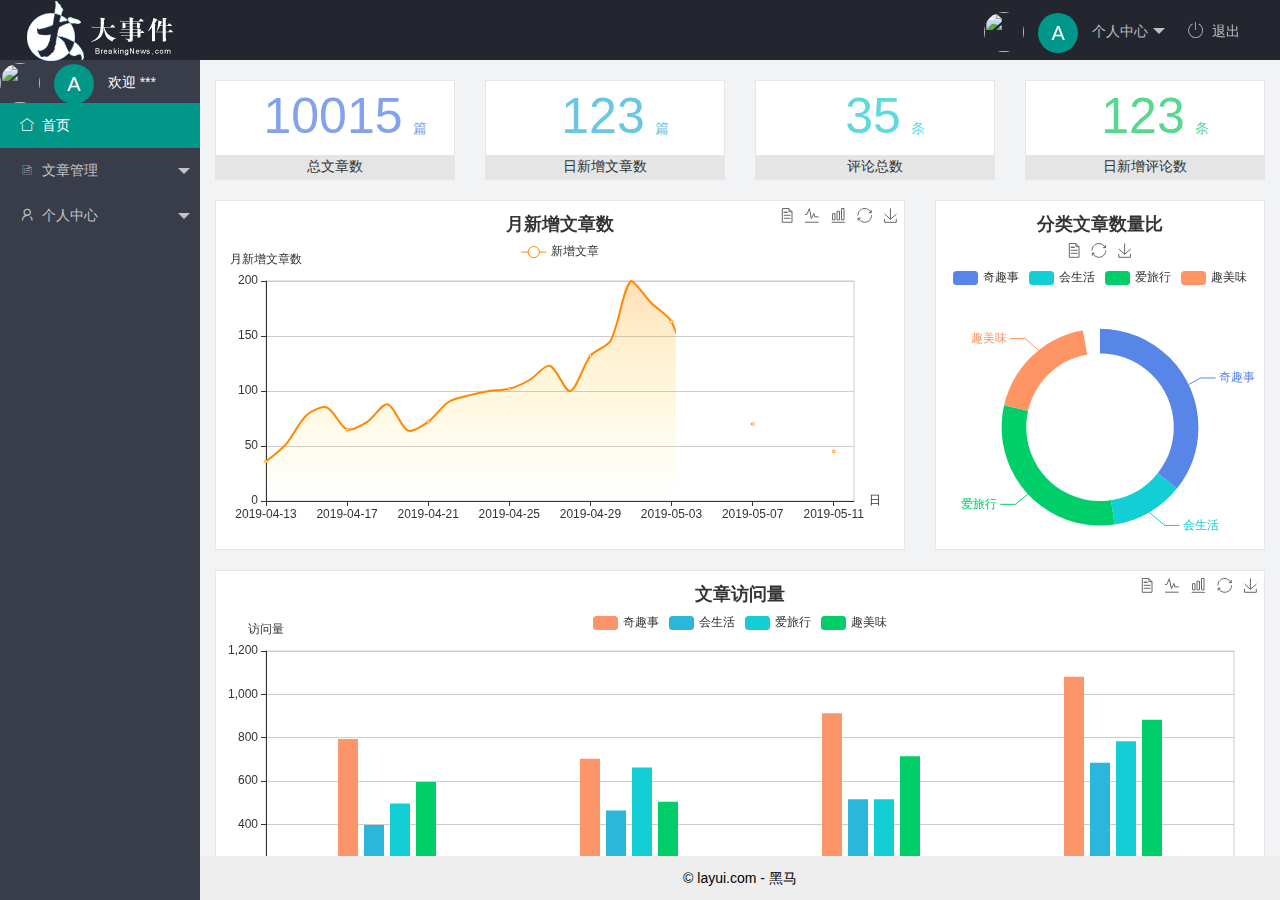
==== commit b4f20690: "主页完成" ====
--- a/index.html
+++ b/index.html
@@ -19,8 +19,9 @@
             <!-- 头部区域（可配合layui已有的水平导航） -->
             <ul class="layui-nav layui-layout-right">
                 <li class="layui-nav-item">
-                    <a href="javascript:;">
+                    <a href="javascript:; userinfo">
                         <img src="http://t.cn/RCzsdCq" class="layui-nav-img">
+                        <span class="text-avatar">A</span>
                         个人中心
                     </a>
                     <dl class="layui-nav-child">
@@ -29,7 +30,7 @@
                         <dd><a href="">安全设置</a></dd>
                     </dl>
                 </li>
-                <li class="layui-nav-item"><a href="javascript:;"><span class="iconfont icon-tuichu"></span>退出</a>
+                <li class="layui-nav-item" id="exit"><a href="javascript:;" ><span class="iconfont icon-tuichu"></span>退出</a>
                 </li>
             </ul>
         </div>
@@ -37,6 +38,9 @@
         <div class="layui-side layui-bg-black">
             <div class="layui-side-scroll">
                 <!-- 左侧导航区域（可配合layui已有的垂直导航） -->
+                <img src="http://t.cn/RCzsdCq" class="layui-nav-img">
+                <span class="text-avatar">A</span>
+                <span id="welcome">欢迎 ***</span>
                 <ul class="layui-nav layui-nav-tree" lay-shrink="all" lay-filter="test">
                     <li class="layui-nav-item layui-this"><a href="/home/dashboard.html" target="fm"><i
                                 class="layui-icon layui-icon-home"></i>首页</a></li>
@@ -70,6 +74,9 @@
         </div>
     </div>
     <script src="./assets/lib/layui/layui.all.js"></script>
+    <script src="./assets/lib/jquery.js"></script>
+    <script src="./assets/js/JIEkou.js"></script>
+    <script src="./assets/js/index.js"></script>
 </body>
 
 </html>--- a/assets/css/index.css
+++ b/assets/css/index.css
@@ -20,4 +20,36 @@
 
 a{
     transition: none !important;
-}+}
+
+.userinfo {
+    height: 60px;
+    line-height: 60px;
+    text-align: center;
+    font-size: 12px;
+    user-select: none;
+  }
+  
+  .layui-side-scroll .userinfo {
+    border-bottom: 1px solid #282b33;
+  }
+  
+  .layui-nav-img {
+    width: 40px;
+    height: 40px;
+  }
+  
+  .text-avatar {
+    display: inline-block;
+    width: 40px;
+    height: 40px;
+    background-color: #009688;
+    border-radius: 50%;
+    line-height: 40px;
+    text-align: center;
+    font-size: 20px;
+    color: #fff;
+    position: relative;
+    top: 4px;
+    margin-right: 10px;
+  }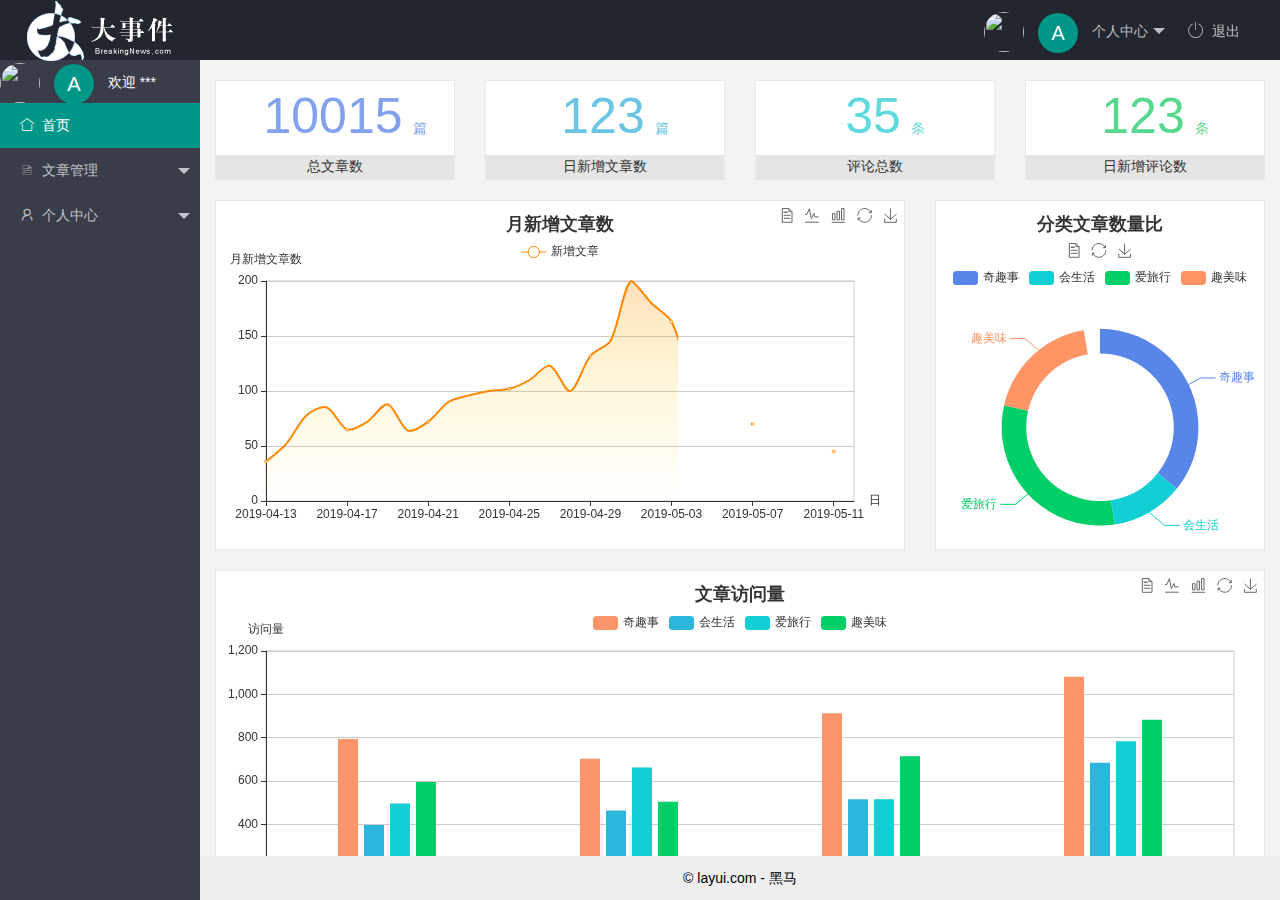
==== commit be96aa45: "第二天进度" ====
--- a/index.html
+++ b/index.html
@@ -55,9 +55,9 @@
                     <li class="layui-nav-item">
                         <a href="javascript:;"><i class="layui-icon layui-icon-username"></i>个人中心</a>
                         <dl class="layui-nav-child">
-                            <dd><a href="javascript:;"><i class="layui-icon layui-icon-app"></i>基本资料</a></dd>
-                            <dd><a href="javascript:;"><i class="layui-icon layui-icon-app"></i>更换头像</a></dd>
-                            <dd><a href="javascript:;"><i class="layui-icon layui-icon-app"></i>重置密码</a></dd>
+                            <dd><a href="/user/user_info.html" target="fm"><i class="layui-icon layui-icon-app"></i>基本资料</a></dd>
+                            <dd><a href="/user/user_avater.html" target="fm"><i class="layui-icon layui-icon-app"></i>更换头像</a></dd>
+                            <dd><a href="/user/user_pasword.html" target="fm"><i class="layui-icon layui-icon-app"></i>重置密码</a></dd>
                         </dl>
                     </li>
                 </ul>
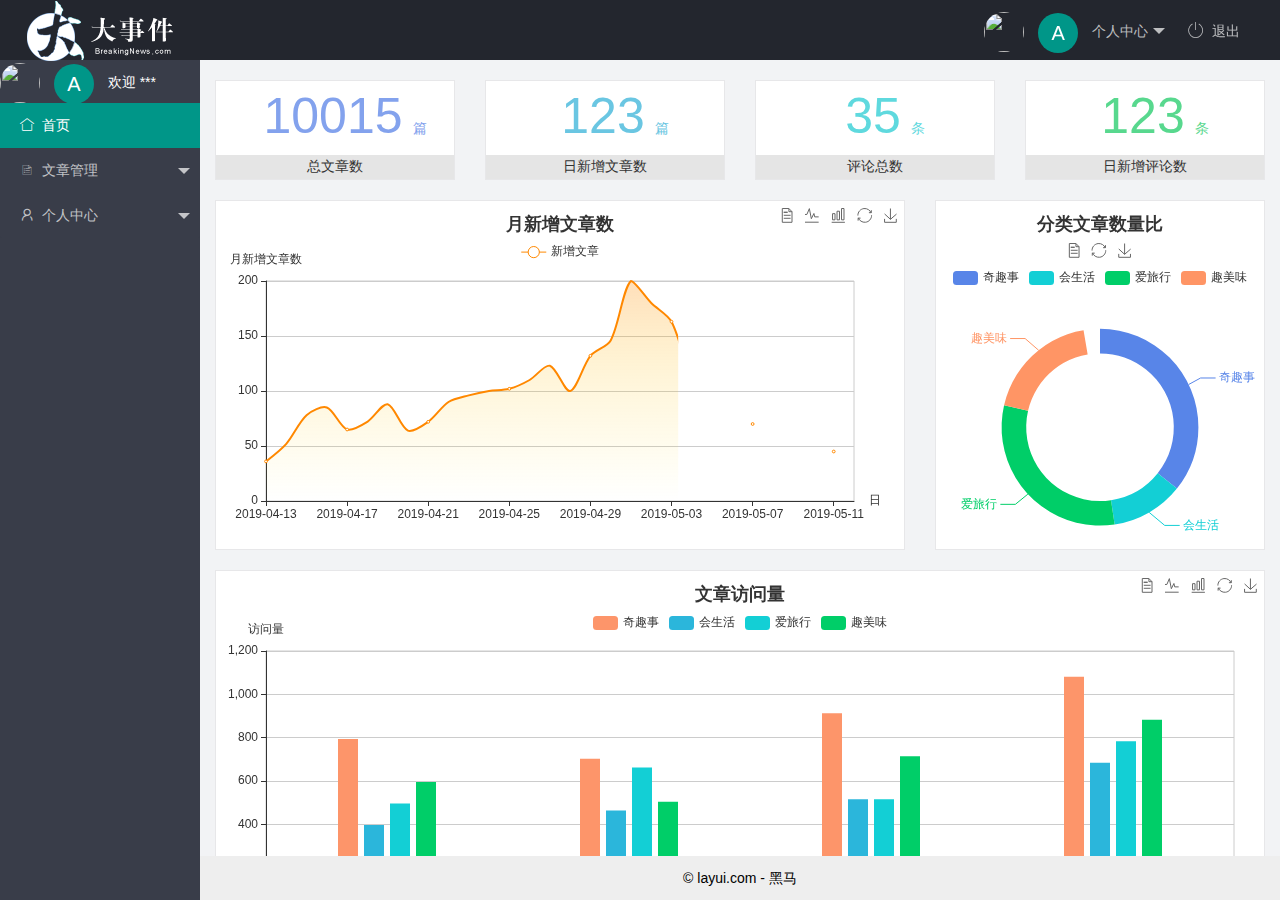
==== commit 7e5d3a27: "完成" ====
--- a/index.html
+++ b/index.html
@@ -26,11 +26,12 @@
                     </a>
                     <dl class="layui-nav-child">
                         <dd><a href="">基本资料</a></dd>
-                        <dd><a href="">重置密码</a></dd>
-                        <dd><a href="">安全设置</a></dd>
+                        <dd><a href="./user/user_pasword.html" target="fm">重置密码</a></dd>
+                        <dd><a href="./user/user_avater.html" target="fm">更换头像</a></dd>
                     </dl>
                 </li>
-                <li class="layui-nav-item" id="exit"><a href="javascript:;" ><span class="iconfont icon-tuichu"></span>退出</a>
+                <li class="layui-nav-item" id="exit"><a href="javascript:;"><span
+                            class="iconfont icon-tuichu"></span>退出</a>
                 </li>
             </ul>
         </div>
@@ -47,17 +48,23 @@
                     <li class="layui-nav-item">
                         <a class="" href="javascript:;"><i class="layui-icon layui-icon-list"></i>文章管理</a>
                         <dl class="layui-nav-child">
-                            <dd><a href="javascript:;"><i class="layui-icon layui-icon-app"></i>文章类别</a></dd>
-                            <dd><a href="javascript:;"><i class="layui-icon layui-icon-app"></i>文章列表</a></dd>
-                            <dd><a href="javascript:;"><i class="layui-icon layui-icon-app"></i>发布文章</a></dd>
+                            <dd><a href="./article/article_alins.html" target="fm"><i
+                                        class="layui-icon layui-icon-app"></i>文章类别</a></dd>
+                            <dd><a href="/article/article_list.html" target="fm"><i
+                                        class="layui-icon layui-icon-app"></i>文章列表</a></dd>
+                            <dd><a href="./article/article_on.html" target="fm"><i
+                                        class="layui-icon layui-icon-app"></i>发布文章</a></dd>
                         </dl>
                     </li>
                     <li class="layui-nav-item">
                         <a href="javascript:;"><i class="layui-icon layui-icon-username"></i>个人中心</a>
                         <dl class="layui-nav-child">
-                            <dd><a href="/user/user_info.html" target="fm"><i class="layui-icon layui-icon-app"></i>基本资料</a></dd>
-                            <dd><a href="/user/user_avater.html" target="fm"><i class="layui-icon layui-icon-app"></i>更换头像</a></dd>
-                            <dd><a href="/user/user_pasword.html" target="fm"><i class="layui-icon layui-icon-app"></i>重置密码</a></dd>
+                            <dd><a href="/user/user_info.html" target="fm"><i
+                                        class="layui-icon layui-icon-app"></i>基本资料</a></dd>
+                            <dd><a href="/user/user_avater.html" target="fm"><i
+                                        class="layui-icon layui-icon-app"></i>更换头像</a></dd>
+                            <dd><a href="/user/user_pasword.html" target="fm"><i
+                                        class="layui-icon layui-icon-app"></i>重置密码</a></dd>
                         </dl>
                     </li>
                 </ul>
